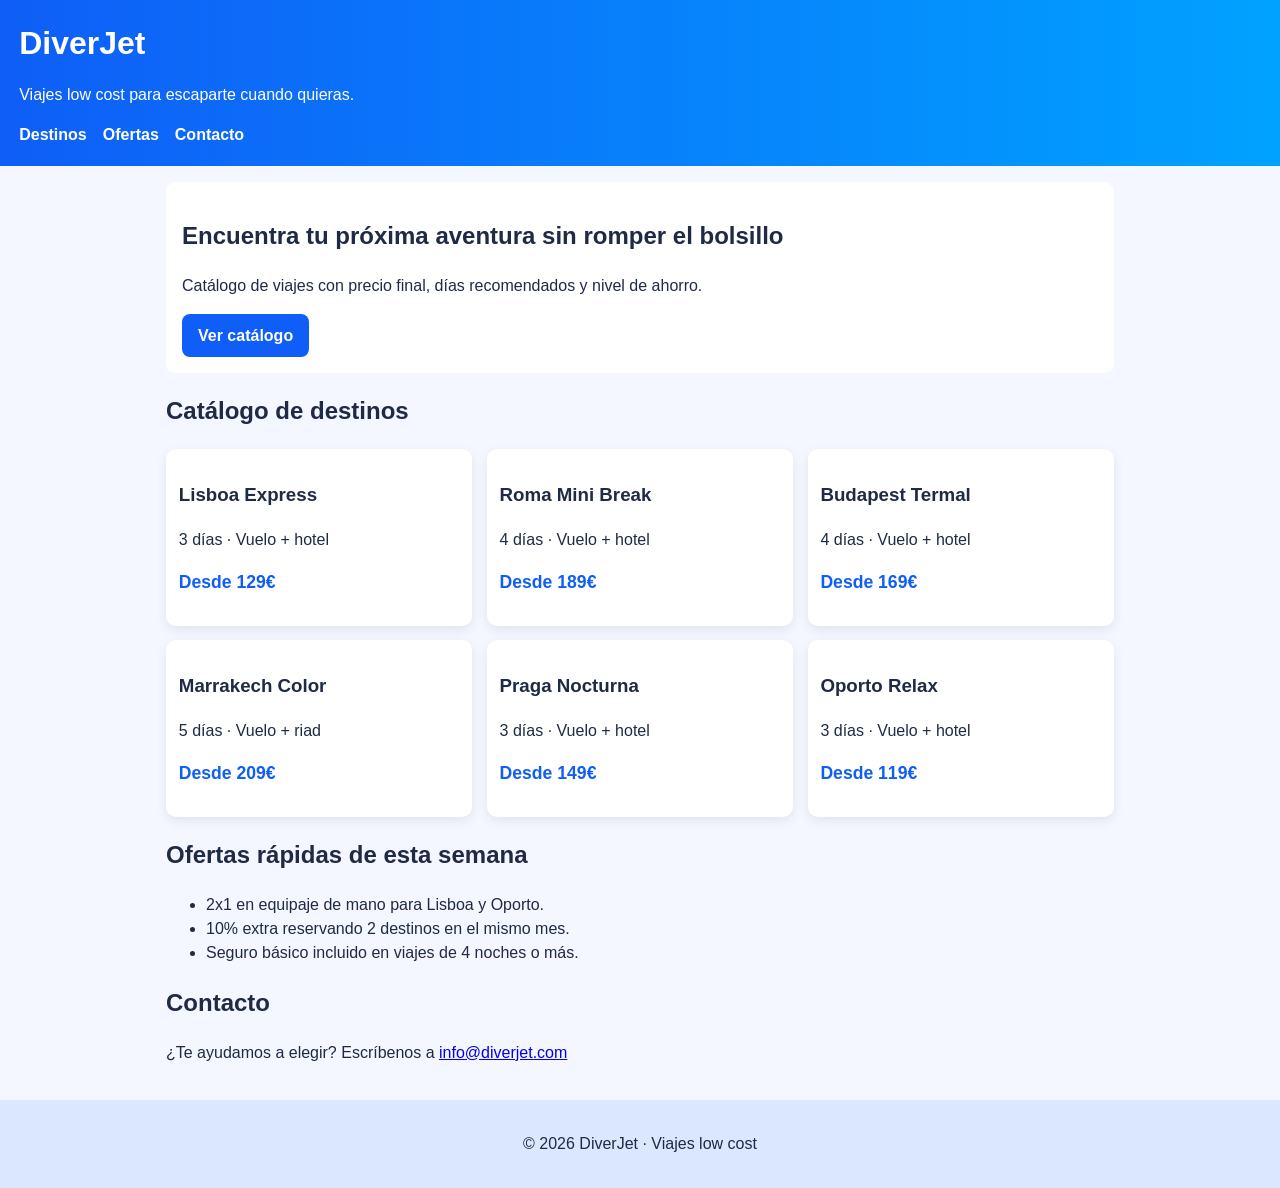
==== index.html @ ba839e6c "Ajustar estructura y nombres de clases en español" ====
<!doctype html>
<html lang="es">
  <head>
    <meta charset="UTF-8" />
    <meta name="viewport" content="width=device-width, initial-scale=1.0" />
    <title>DiverJet | Viajes low cost</title>
    <link rel="stylesheet" href="styles.css" />
  </head>
  <body>
    <div class="cabecera">
      <div class="marca">
        <h1>DiverJet</h1>
        <p>Viajes low cost para escaparte cuando quieras.</p>
      </div>
      <nav>
        <a href="#destinos">Destinos</a>
        <a href="#ofertas">Ofertas</a>
        <a href="#contacto">Contacto</a>
      </nav>
    </div>

    <main>
      <section class="presentacion">
        <h2>Encuentra tu próxima aventura sin romper el bolsillo</h2>
        <p>
          Catálogo de viajes con precio final, días recomendados y nivel de ahorro.
        </p>
        <a class="boton" href="#destinos">Ver catálogo</a>
      </section>

      <section id="destinos">
        <h2>Catálogo de destinos</h2>
        <div class="destinos">
          <article class="tarjeta">
            <h3>Lisboa Express</h3>
            <p>3 días · Vuelo + hotel</p>
            <p class="precio">Desde 129€</p>
          </article>

          <article class="tarjeta">
            <h3>Roma Mini Break</h3>
            <p>4 días · Vuelo + hotel</p>
            <p class="precio">Desde 189€</p>
          </article>

          <article class="tarjeta">
            <h3>Budapest Termal</h3>
            <p>4 días · Vuelo + hotel</p>
            <p class="precio">Desde 169€</p>
          </article>

          <article class="tarjeta">
            <h3>Marrakech Color</h3>
            <p>5 días · Vuelo + riad</p>
            <p class="precio">Desde 209€</p>
          </article>

          <article class="tarjeta">
            <h3>Praga Nocturna</h3>
            <p>3 días · Vuelo + hotel</p>
            <p class="precio">Desde 149€</p>
          </article>

          <article class="tarjeta">
            <h3>Oporto Relax</h3>
            <p>3 días · Vuelo + hotel</p>
            <p class="precio">Desde 119€</p>
          </article>
        </div>
      </section>

      <section id="ofertas">
        <h2>Ofertas rápidas de esta semana</h2>
        <ul>
          <li>2x1 en equipaje de mano para Lisboa y Oporto.</li>
          <li>10% extra reservando 2 destinos en el mismo mes.</li>
          <li>Seguro básico incluido en viajes de 4 noches o más.</li>
        </ul>
      </section>

      <section id="contacto">
        <h2>Contacto</h2>
        <p>¿Te ayudamos a elegir? Escríbenos a <a href="mailto:info@diverjet.com">info@diverjet.com</a></p>
      </section>
    </main>

    <div class="pie">
      <p>© 2026 DiverJet · Viajes low cost</p>
    </div>
  </body>
</html>
---- styles.css ----
:root {
  --fondo: #f4f7ff;
  --texto: #1f2a44;
  --marca: #0f5ef7;
  --blanco: #ffffff;
}

* {
  box-sizing: border-box;
}

body {
  margin: 0;
  font-family: Arial, Helvetica, sans-serif;
  color: var(--texto);
  background: var(--fondo);
  line-height: 1.5;
}

.cabecera {
  background: linear-gradient(90deg, #0f5ef7, #00a2ff);
  color: white;
  padding: 1.2rem;
}

.marca h1 {
  margin: 0;
}

nav {
  margin-top: 0.8rem;
  display: flex;
  gap: 1rem;
  flex-wrap: wrap;
}

nav a {
  color: white;
  text-decoration: none;
  font-weight: 700;
}

main {
  max-width: 980px;
  margin: 0 auto;
  padding: 1rem;
}

.presentacion {
  background: white;
  border-radius: 10px;
  padding: 1rem;
  margin-bottom: 1rem;
}

.boton {
  display: inline-block;
  background: var(--marca);
  color: white;
  padding: 0.6rem 1rem;
  border-radius: 8px;
  text-decoration: none;
  font-weight: 700;
}

.destinos {
  display: grid;
  grid-template-columns: repeat(3, 1fr);
  gap: 0.9rem;
}

.tarjeta {
  background: var(--blanco);
  border-radius: 10px;
  padding: 0.8rem;
  box-shadow: 0 4px 12px rgba(0, 0, 0, 0.08);
}

.precio {
  font-size: 1.1rem;
  font-weight: 800;
  color: var(--marca);
}

section {
  margin-bottom: 1.2rem;
}

.pie {
  text-align: center;
  padding: 1rem;
  background: #dbe7ff;
}

/* Ajuste responsive básico (parte hecha por IA). */
@media (max-width: 900px) {
  .destinos {
    grid-template-columns: repeat(2, 1fr);
  }
}

@media (max-width: 560px) {
  .destinos {
    grid-template-columns: 1fr;
  }
}
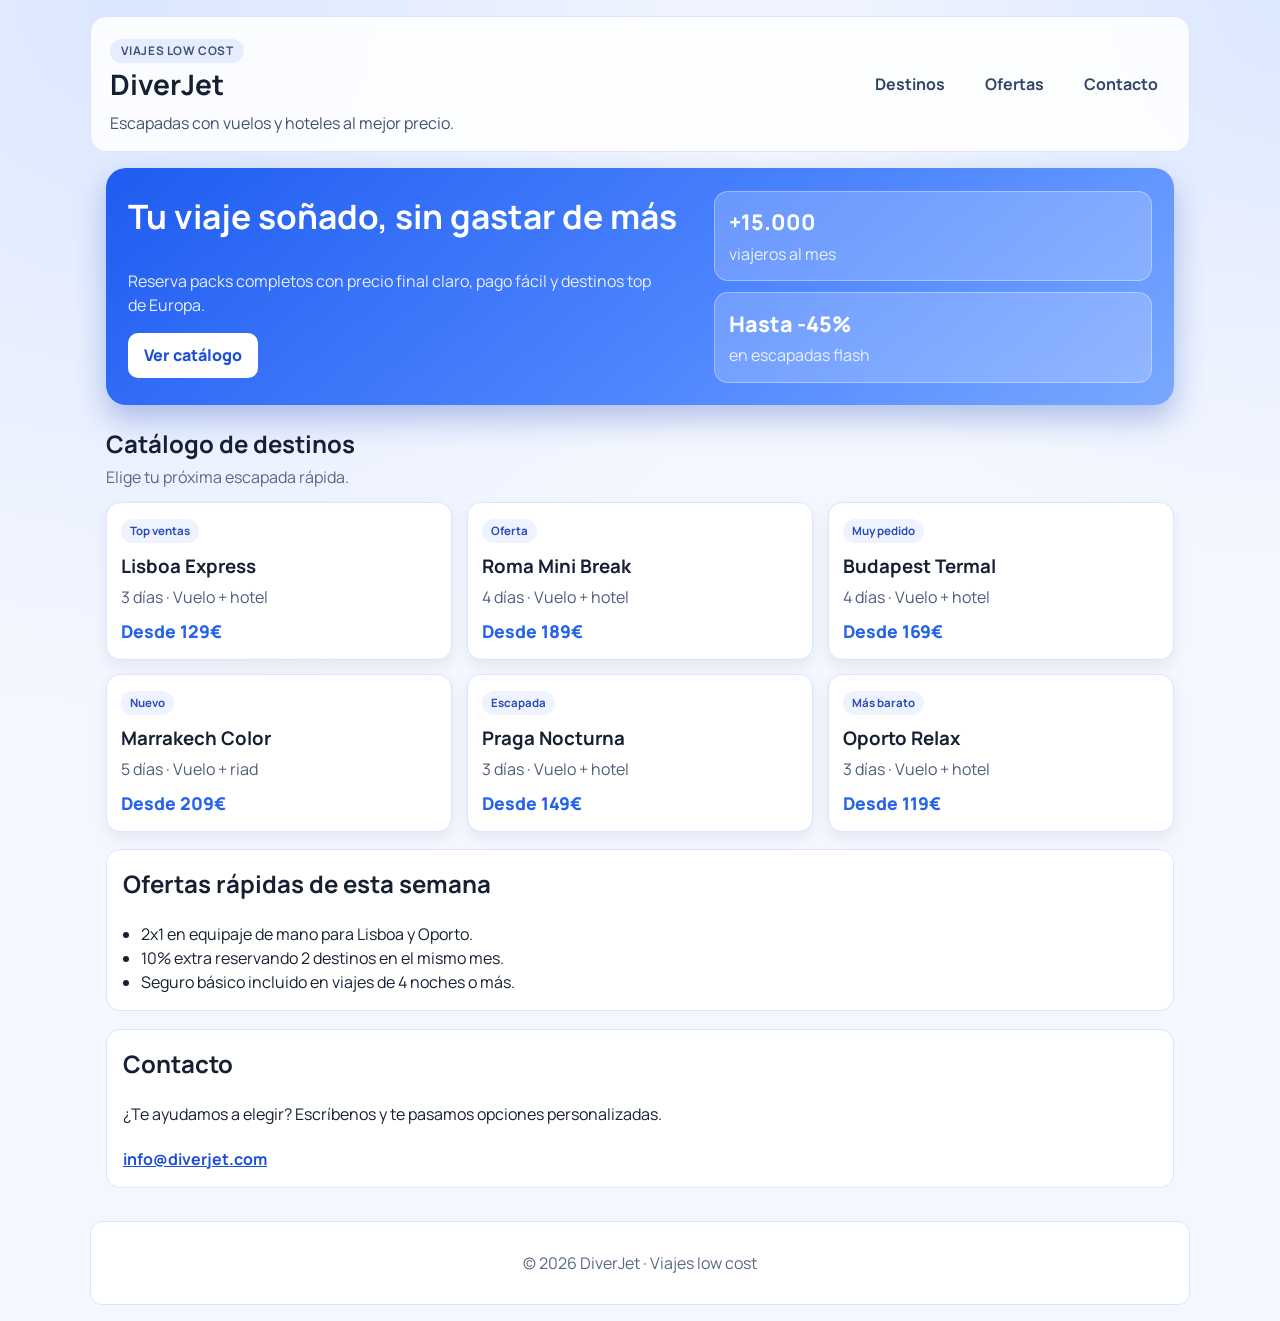
==== commit 26744378: "Mejorar estética y documentar inspiración en Stitch" ====
--- a/index.html
+++ b/index.html
@@ -4,13 +4,20 @@
     <meta charset="UTF-8" />
     <meta name="viewport" content="width=device-width, initial-scale=1.0" />
     <title>DiverJet | Viajes low cost</title>
+    <link rel="preconnect" href="https://fonts.googleapis.com" />
+    <link rel="preconnect" href="https://fonts.gstatic.com" crossorigin />
+    <link
+      href="https://fonts.googleapis.com/css2?family=Manrope:wght@400;600;700;800&display=swap"
+      rel="stylesheet"
+    />
     <link rel="stylesheet" href="styles.css" />
   </head>
   <body>
     <div class="cabecera">
       <div class="marca">
+        <p class="etiqueta">VIAJES LOW COST</p>
         <h1>DiverJet</h1>
-        <p>Viajes low cost para escaparte cuando quieras.</p>
+        <p>Escapadas con vuelos y hoteles al mejor precio.</p>
       </div>
       <nav>
         <a href="#destinos">Destinos</a>
@@ -21,47 +28,69 @@
 
     <main>
       <section class="presentacion">
-        <h2>Encuentra tu próxima aventura sin romper el bolsillo</h2>
-        <p>
-          Catálogo de viajes con precio final, días recomendados y nivel de ahorro.
-        </p>
-        <a class="boton" href="#destinos">Ver catálogo</a>
+        <div class="texto-presentacion">
+          <h2>Tu viaje soñado, sin gastar de más</h2>
+          <p>
+            Reserva packs completos con precio final claro, pago fácil y destinos top de Europa.
+          </p>
+          <a class="boton" href="#destinos">Ver catálogo</a>
+        </div>
+        <div class="datos">
+          <article>
+            <p class="numero">+15.000</p>
+            <p>viajeros al mes</p>
+          </article>
+          <article>
+            <p class="numero">Hasta -45%</p>
+            <p>en escapadas flash</p>
+          </article>
+        </div>
       </section>
 
       <section id="destinos">
-        <h2>Catálogo de destinos</h2>
+        <div class="titulo-seccion">
+          <h2>Catálogo de destinos</h2>
+          <p>Elige tu próxima escapada rápida.</p>
+        </div>
+
         <div class="destinos">
           <article class="tarjeta">
+            <span class="chip">Top ventas</span>
             <h3>Lisboa Express</h3>
             <p>3 días · Vuelo + hotel</p>
             <p class="precio">Desde 129€</p>
           </article>
 
           <article class="tarjeta">
+            <span class="chip">Oferta</span>
             <h3>Roma Mini Break</h3>
             <p>4 días · Vuelo + hotel</p>
             <p class="precio">Desde 189€</p>
           </article>
 
           <article class="tarjeta">
+            <span class="chip">Muy pedido</span>
             <h3>Budapest Termal</h3>
             <p>4 días · Vuelo + hotel</p>
             <p class="precio">Desde 169€</p>
           </article>
 
           <article class="tarjeta">
+            <span class="chip">Nuevo</span>
             <h3>Marrakech Color</h3>
             <p>5 días · Vuelo + riad</p>
             <p class="precio">Desde 209€</p>
           </article>
 
           <article class="tarjeta">
+            <span class="chip">Escapada</span>
             <h3>Praga Nocturna</h3>
             <p>3 días · Vuelo + hotel</p>
             <p class="precio">Desde 149€</p>
           </article>
 
           <article class="tarjeta">
+            <span class="chip">Más barato</span>
             <h3>Oporto Relax</h3>
             <p>3 días · Vuelo + hotel</p>
             <p class="precio">Desde 119€</p>
@@ -69,7 +98,7 @@
         </div>
       </section>
 
-      <section id="ofertas">
+      <section id="ofertas" class="bloque-ofertas">
         <h2>Ofertas rápidas de esta semana</h2>
         <ul>
           <li>2x1 en equipaje de mano para Lisboa y Oporto.</li>
@@ -78,9 +107,10 @@
         </ul>
       </section>
 
-      <section id="contacto">
+      <section id="contacto" class="bloque-contacto">
         <h2>Contacto</h2>
-        <p>¿Te ayudamos a elegir? Escríbenos a <a href="mailto:info@diverjet.com">info@diverjet.com</a></p>
+        <p>¿Te ayudamos a elegir? Escríbenos y te pasamos opciones personalizadas.</p>
+        <a class="correo" href="mailto:info@diverjet.com">info@diverjet.com</a>
       </section>
     </main>
 
--- a/styles.css
+++ b/styles.css
@@ -1,8 +1,11 @@
 :root {
   --fondo: #f4f7ff;
-  --texto: #1f2a44;
-  --marca: #0f5ef7;
+  --texto: #172033;
+  --marca: #2563eb;
+  --marca-oscuro: #1d4ed8;
   --blanco: #ffffff;
+  --borde: #dce5ff;
+  --suave: #eef3ff;
 }
 
 * {
@@ -11,56 +14,140 @@
 
 body {
   margin: 0;
-  font-family: Arial, Helvetica, sans-serif;
+  font-family: "Manrope", Arial, Helvetica, sans-serif;
   color: var(--texto);
-  background: var(--fondo);
+  background:
+    radial-gradient(circle at 10% 0%, #dbe7ff 0%, transparent 40%),
+    radial-gradient(circle at 100% 0%, #dce8ff 0%, transparent 30%),
+    var(--fondo);
   line-height: 1.5;
 }
 
 .cabecera {
-  background: linear-gradient(90deg, #0f5ef7, #00a2ff);
-  color: white;
-  padding: 1.2rem;
+  max-width: 1100px;
+  margin: 1rem auto;
+  padding: 1rem 1.2rem;
+  border: 1px solid var(--borde);
+  border-radius: 16px;
+  background: rgba(255, 255, 255, 0.85);
+  backdrop-filter: blur(4px);
+  display: flex;
+  justify-content: space-between;
+  align-items: center;
+  gap: 1rem;
+}
+
+.etiqueta {
+  display: inline-block;
+  margin: 0 0 0.35rem;
+  padding: 0.22rem 0.65rem;
+  border-radius: 999px;
+  background: #e5edff;
+  color: #2951bf;
+  font-size: 0.74rem;
+  font-weight: 700;
+  letter-spacing: 0.05em;
 }
 
 .marca h1 {
   margin: 0;
+  font-size: clamp(1.4rem, 2.2vw, 2rem);
+}
+
+.marca p {
+  margin: 0.35rem 0 0;
+  color: #425170;
 }
 
 nav {
-  margin-top: 0.8rem;
   display: flex;
   gap: 1rem;
   flex-wrap: wrap;
 }
 
 nav a {
+  color: #334466;
+  text-decoration: none;
+  font-weight: 700;
+  padding: 0.45rem 0.75rem;
+  border-radius: 10px;
+}
+
+nav a:hover {
+  background: #e6edff;
+}
+
+main {
+  max-width: 1100px;
+  margin: 0 auto;
+  padding: 0 1rem 1rem;
+}
+
+.presentacion {
+  display: grid;
+  grid-template-columns: 1.3fr 1fr;
+  gap: 1rem;
+  background: linear-gradient(140deg, #1f5cf0 0%, #4f87ff 60%, #7aa8ff 100%);
   color: white;
+  border-radius: 20px;
+  padding: 1.4rem;
+  box-shadow: 0 14px 30px rgba(24, 66, 180, 0.3);
+}
+
+.texto-presentacion h2 {
+  margin-top: 0;
+  font-size: clamp(1.4rem, 3vw, 2.1rem);
+}
+
+.texto-presentacion p {
+  max-width: 54ch;
+  color: #e8eeff;
+}
+
+.boton {
+  display: inline-block;
+  background: var(--blanco);
+  color: var(--marca-oscuro);
+  padding: 0.65rem 1rem;
+  border-radius: 10px;
   text-decoration: none;
-  font-weight: 700;
-}
-
-main {
-  max-width: 980px;
-  margin: 0 auto;
-  padding: 1rem;
-}
-
-.presentacion {
-  background: white;
-  border-radius: 10px;
-  padding: 1rem;
-  margin-bottom: 1rem;
-}
-
-.boton {
-  display: inline-block;
-  background: var(--marca);
-  color: white;
-  padding: 0.6rem 1rem;
-  border-radius: 8px;
-  text-decoration: none;
-  font-weight: 700;
+  font-weight: 800;
+}
+
+.datos {
+  display: grid;
+  gap: 0.7rem;
+}
+
+.datos article {
+  background: rgba(255, 255, 255, 0.2);
+  border: 1px solid rgba(255, 255, 255, 0.35);
+  border-radius: 14px;
+  padding: 0.9rem;
+}
+
+.numero {
+  margin: 0;
+  font-size: 1.35rem;
+  font-weight: 800;
+}
+
+.datos article p:last-child {
+  margin: 0.2rem 0 0;
+  color: #eaf0ff;
+}
+
+.titulo-seccion {
+  margin: 1.3rem 0 0.8rem;
+}
+
+.titulo-seccion h2 {
+  margin-bottom: 0.2rem;
+}
+
+.titulo-seccion p {
+  margin: 0;
+  color: #5a6888;
 }
 
 .destinos {
@@ -71,35 +158,92 @@
 
 .tarjeta {
   background: var(--blanco);
-  border-radius: 10px;
-  padding: 0.8rem;
-  box-shadow: 0 4px 12px rgba(0, 0, 0, 0.08);
+  border: 1px solid var(--borde);
+  border-radius: 14px;
+  padding: 0.9rem;
+  box-shadow: 0 6px 14px rgba(22, 44, 92, 0.07);
+}
+
+.chip {
+  display: inline-block;
+  font-size: 0.72rem;
+  font-weight: 700;
+  padding: 0.2rem 0.55rem;
+  border-radius: 999px;
+  background: var(--suave);
+  color: #2a4cb6;
+}
+
+.tarjeta h3 {
+  margin: 0.6rem 0 0.3rem;
+}
+
+.tarjeta p {
+  margin: 0;
+  color: #4e5d7d;
 }
 
 .precio {
+  margin-top: 0.55rem !important;
   font-size: 1.1rem;
   font-weight: 800;
-  color: var(--marca);
-}
-
-section {
-  margin-bottom: 1.2rem;
+  color: var(--marca) !important;
+}
+
+.bloque-ofertas,
+.bloque-contacto {
+  margin-top: 1.1rem;
+  background: var(--blanco);
+  border: 1px solid var(--borde);
+  border-radius: 14px;
+  padding: 1rem;
+}
+
+.bloque-ofertas h2,
+.bloque-contacto h2 {
+  margin-top: 0;
+}
+
+.bloque-ofertas ul {
+  margin: 0;
+  padding-left: 1.1rem;
+}
+
+.correo {
+  display: inline-block;
+  margin-top: 0.3rem;
+  color: var(--marca-oscuro);
+  font-weight: 700;
 }
 
 .pie {
   text-align: center;
-  padding: 1rem;
-  background: #dbe7ff;
+  margin: 1.1rem auto 1rem;
+  max-width: 1100px;
+  padding: 0.8rem 1rem;
+  border-radius: 12px;
+  border: 1px solid var(--borde);
+  background: var(--blanco);
+  color: #5a6888;
 }
 
 /* Ajuste responsive básico (parte hecha por IA). */
-@media (max-width: 900px) {
+@media (max-width: 920px) {
+  .presentacion {
+    grid-template-columns: 1fr;
+  }
+
   .destinos {
     grid-template-columns: repeat(2, 1fr);
   }
 }
 
-@media (max-width: 560px) {
+@media (max-width: 580px) {
+  .cabecera {
+    flex-direction: column;
+    align-items: flex-start;
+  }
+
   .destinos {
     grid-template-columns: 1fr;
   }
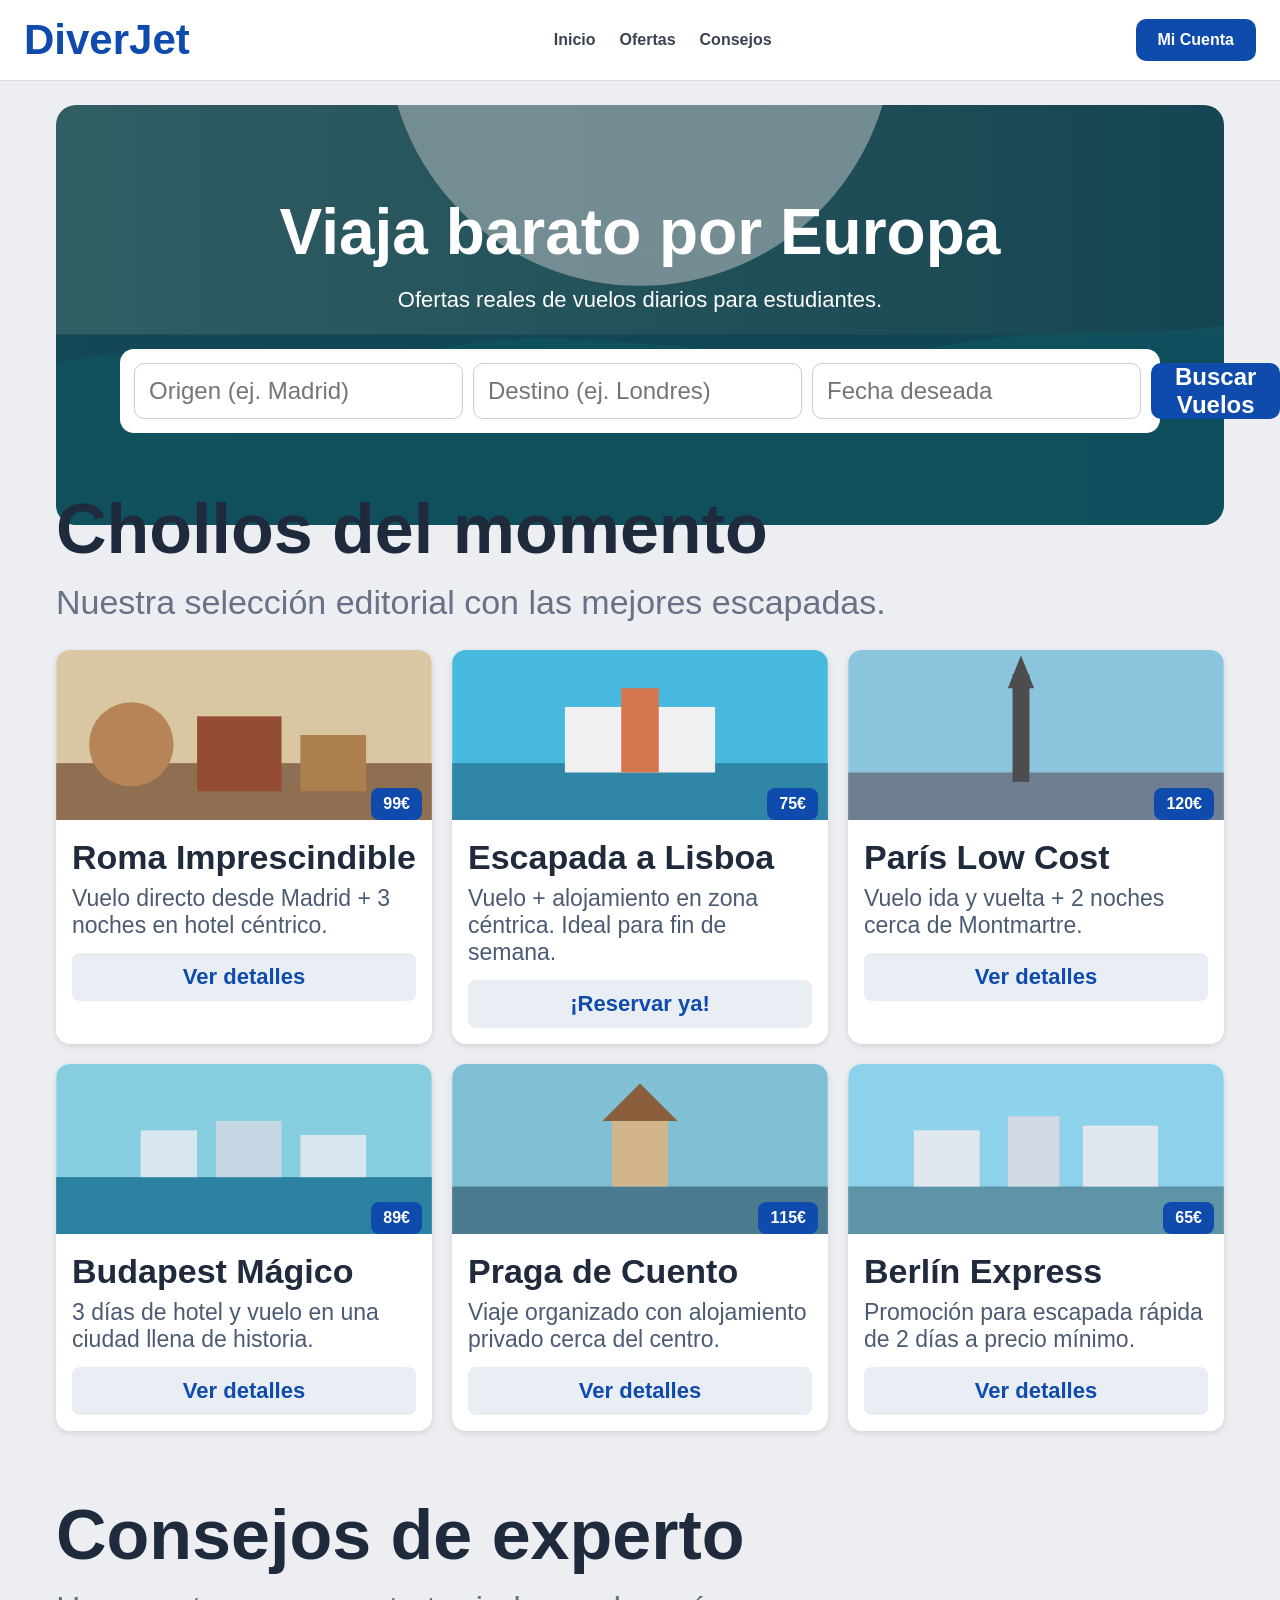
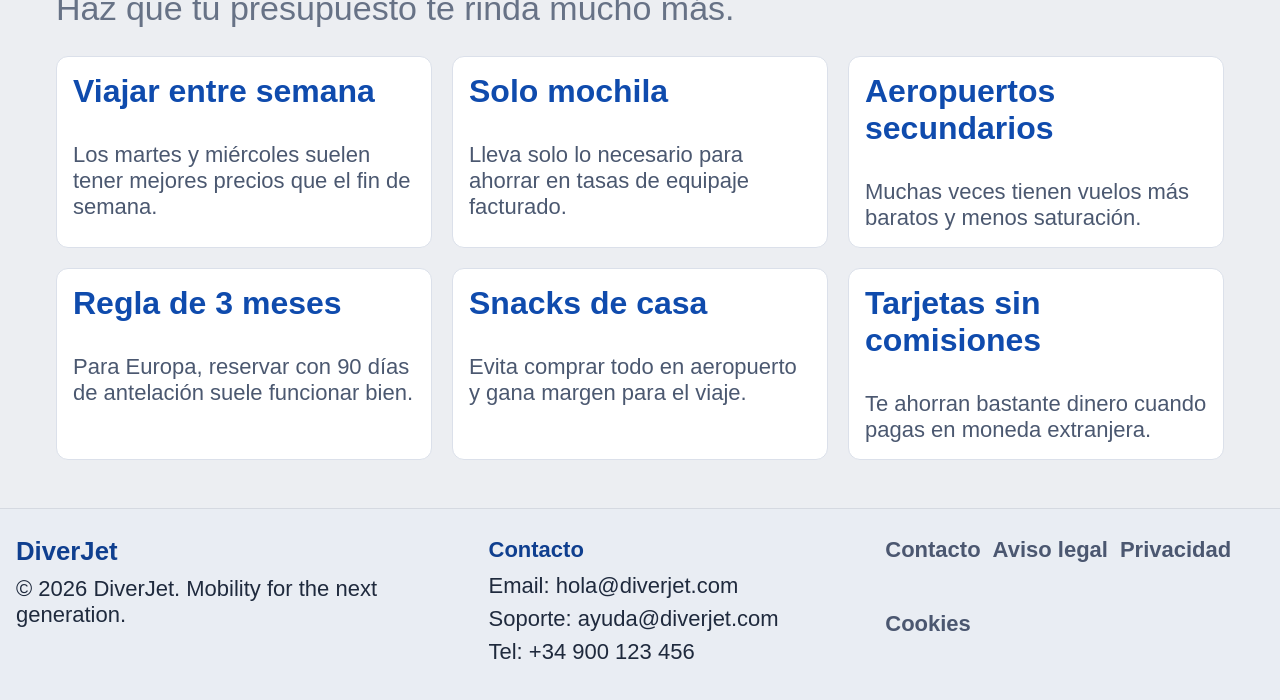
==== commit e139f25e: "Simplificar diseño y usar solo CSS con imágenes locales" ====
--- a/index.html
+++ b/index.html
@@ -4,118 +4,139 @@
     <meta charset="UTF-8" />
     <meta name="viewport" content="width=device-width, initial-scale=1.0" />
     <title>DiverJet | Viajes low cost</title>
-    <link rel="preconnect" href="https://fonts.googleapis.com" />
-    <link rel="preconnect" href="https://fonts.gstatic.com" crossorigin />
-    <link
-      href="https://fonts.googleapis.com/css2?family=Manrope:wght@400;600;700;800&display=swap"
-      rel="stylesheet"
-    />
     <link rel="stylesheet" href="styles.css" />
   </head>
   <body>
-    <div class="cabecera">
-      <div class="marca">
-        <p class="etiqueta">VIAJES LOW COST</p>
-        <h1>DiverJet</h1>
-        <p>Escapadas con vuelos y hoteles al mejor precio.</p>
-      </div>
+    <div class="menu">
+      <div class="logo">DiverJet</div>
       <nav>
-        <a href="#destinos">Destinos</a>
+        <a href="#inicio">Inicio</a>
         <a href="#ofertas">Ofertas</a>
-        <a href="#contacto">Contacto</a>
+        <a href="#consejos">Consejos</a>
       </nav>
+      <a class="cuenta" href="#contacto">Mi Cuenta</a>
     </div>
 
-    <main>
-      <section class="presentacion">
-        <div class="texto-presentacion">
-          <h2>Tu viaje soñado, sin gastar de más</h2>
-          <p>
-            Reserva packs completos con precio final claro, pago fácil y destinos top de Europa.
-          </p>
-          <a class="boton" href="#destinos">Ver catálogo</a>
+    <main id="inicio">
+      <section class="portada">
+        <div class="fondo-portada"></div>
+        <div class="contenido-portada">
+          <h1>Viaja barato por Europa</h1>
+          <p>Ofertas reales de vuelos diarios para estudiantes.</p>
+          <form class="buscador">
+            <input type="text" placeholder="Origen (ej. Madrid)" />
+            <input type="text" placeholder="Destino (ej. Londres)" />
+            <input type="text" placeholder="Fecha deseada" />
+            <button type="button">Buscar Vuelos</button>
+          </form>
         </div>
-        <div class="datos">
-          <article>
-            <p class="numero">+15.000</p>
-            <p>viajeros al mes</p>
+      </section>
+
+      <section id="ofertas" class="seccion">
+        <h2>Chollos del momento</h2>
+        <p class="subtitulo">Nuestra selección editorial con las mejores escapadas.</p>
+
+        <div class="rejilla">
+          <article class="tarjeta">
+            <img src="fotos/roma.svg" alt="Vista ilustrada de Roma" />
+            <span class="precio">99€</span>
+            <h3>Roma Imprescindible</h3>
+            <p>Vuelo directo desde Madrid + 3 noches en hotel céntrico.</p>
+            <a href="#">Ver detalles</a>
           </article>
-          <article>
-            <p class="numero">Hasta -45%</p>
-            <p>en escapadas flash</p>
+
+          <article class="tarjeta">
+            <img src="fotos/lisboa.svg" alt="Vista ilustrada de Lisboa" />
+            <span class="precio">75€</span>
+            <h3>Escapada a Lisboa</h3>
+            <p>Vuelo + alojamiento en zona céntrica. Ideal para fin de semana.</p>
+            <a href="#">¡Reservar ya!</a>
+          </article>
+
+          <article class="tarjeta">
+            <img src="fotos/paris.svg" alt="Vista ilustrada de París" />
+            <span class="precio">120€</span>
+            <h3>París Low Cost</h3>
+            <p>Vuelo ida y vuelta + 2 noches cerca de Montmartre.</p>
+            <a href="#">Ver detalles</a>
+          </article>
+
+          <article class="tarjeta">
+            <img src="fotos/budapest.svg" alt="Vista ilustrada de Budapest" />
+            <span class="precio">89€</span>
+            <h3>Budapest Mágico</h3>
+            <p>3 días de hotel y vuelo en una ciudad llena de historia.</p>
+            <a href="#">Ver detalles</a>
+          </article>
+
+          <article class="tarjeta">
+            <img src="fotos/praga.svg" alt="Vista ilustrada de Praga" />
+            <span class="precio">115€</span>
+            <h3>Praga de Cuento</h3>
+            <p>Viaje organizado con alojamiento privado cerca del centro.</p>
+            <a href="#">Ver detalles</a>
+          </article>
+
+          <article class="tarjeta">
+            <img src="fotos/berlin.svg" alt="Vista ilustrada de Berlín" />
+            <span class="precio">65€</span>
+            <h3>Berlín Express</h3>
+            <p>Promoción para escapada rápida de 2 días a precio mínimo.</p>
+            <a href="#">Ver detalles</a>
           </article>
         </div>
       </section>
 
-      <section id="destinos">
-        <div class="titulo-seccion">
-          <h2>Catálogo de destinos</h2>
-          <p>Elige tu próxima escapada rápida.</p>
-        </div>
+      <section id="consejos" class="seccion">
+        <h2>Consejos de experto</h2>
+        <p class="subtitulo">Haz que tu presupuesto te rinda mucho más.</p>
 
-        <div class="destinos">
-          <article class="tarjeta">
-            <span class="chip">Top ventas</span>
-            <h3>Lisboa Express</h3>
-            <p>3 días · Vuelo + hotel</p>
-            <p class="precio">Desde 129€</p>
+        <div class="rejilla consejos">
+          <article class="tip">
+            <h3>Viajar entre semana</h3>
+            <p>Los martes y miércoles suelen tener mejores precios que el fin de semana.</p>
           </article>
-
-          <article class="tarjeta">
-            <span class="chip">Oferta</span>
-            <h3>Roma Mini Break</h3>
-            <p>4 días · Vuelo + hotel</p>
-            <p class="precio">Desde 189€</p>
+          <article class="tip">
+            <h3>Solo mochila</h3>
+            <p>Lleva solo lo necesario para ahorrar en tasas de equipaje facturado.</p>
           </article>
-
-          <article class="tarjeta">
-            <span class="chip">Muy pedido</span>
-            <h3>Budapest Termal</h3>
-            <p>4 días · Vuelo + hotel</p>
-            <p class="precio">Desde 169€</p>
+          <article class="tip">
+            <h3>Aeropuertos secundarios</h3>
+            <p>Muchas veces tienen vuelos más baratos y menos saturación.</p>
           </article>
-
-          <article class="tarjeta">
-            <span class="chip">Nuevo</span>
-            <h3>Marrakech Color</h3>
-            <p>5 días · Vuelo + riad</p>
-            <p class="precio">Desde 209€</p>
+          <article class="tip">
+            <h3>Regla de 3 meses</h3>
+            <p>Para Europa, reservar con 90 días de antelación suele funcionar bien.</p>
           </article>
-
-          <article class="tarjeta">
-            <span class="chip">Escapada</span>
-            <h3>Praga Nocturna</h3>
-            <p>3 días · Vuelo + hotel</p>
-            <p class="precio">Desde 149€</p>
+          <article class="tip">
+            <h3>Snacks de casa</h3>
+            <p>Evita comprar todo en aeropuerto y gana margen para el viaje.</p>
           </article>
-
-          <article class="tarjeta">
-            <span class="chip">Más barato</span>
-            <h3>Oporto Relax</h3>
-            <p>3 días · Vuelo + hotel</p>
-            <p class="precio">Desde 119€</p>
+          <article class="tip">
+            <h3>Tarjetas sin comisiones</h3>
+            <p>Te ahorran bastante dinero cuando pagas en moneda extranjera.</p>
           </article>
         </div>
       </section>
-
-      <section id="ofertas" class="bloque-ofertas">
-        <h2>Ofertas rápidas de esta semana</h2>
-        <ul>
-          <li>2x1 en equipaje de mano para Lisboa y Oporto.</li>
-          <li>10% extra reservando 2 destinos en el mismo mes.</li>
-          <li>Seguro básico incluido en viajes de 4 noches o más.</li>
-        </ul>
-      </section>
-
-      <section id="contacto" class="bloque-contacto">
-        <h2>Contacto</h2>
-        <p>¿Te ayudamos a elegir? Escríbenos y te pasamos opciones personalizadas.</p>
-        <a class="correo" href="mailto:info@diverjet.com">info@diverjet.com</a>
-      </section>
     </main>
 
-    <div class="pie">
-      <p>© 2026 DiverJet · Viajes low cost</p>
+    <div id="contacto" class="pie">
+      <div>
+        <h3>DiverJet</h3>
+        <p>© 2026 DiverJet. Mobility for the next generation.</p>
+      </div>
+      <div>
+        <h4>Contacto</h4>
+        <p>Email: hola@diverjet.com</p>
+        <p>Soporte: ayuda@diverjet.com</p>
+        <p>Tel: +34 900 123 456</p>
+      </div>
+      <div class="links-pie">
+        <a href="#">Contacto</a>
+        <a href="#">Aviso legal</a>
+        <a href="#">Privacidad</a>
+        <a href="#">Cookies</a>
+      </div>
     </div>
   </body>
 </html>
--- a/styles.css
+++ b/styles.css
@@ -1,250 +1,300 @@
-:root {
-  --fondo: #f4f7ff;
-  --texto: #172033;
-  --marca: #2563eb;
-  --marca-oscuro: #1d4ed8;
-  --blanco: #ffffff;
-  --borde: #dce5ff;
-  --suave: #eef3ff;
-}
-
 * {
   box-sizing: border-box;
 }
 
 body {
   margin: 0;
-  font-family: "Manrope", Arial, Helvetica, sans-serif;
-  color: var(--texto);
-  background:
-    radial-gradient(circle at 10% 0%, #dbe7ff 0%, transparent 40%),
-    radial-gradient(circle at 100% 0%, #dce8ff 0%, transparent 30%),
-    var(--fondo);
-  line-height: 1.5;
-}
-
-.cabecera {
-  max-width: 1100px;
-  margin: 1rem auto;
-  padding: 1rem 1.2rem;
-  border: 1px solid var(--borde);
-  border-radius: 16px;
-  background: rgba(255, 255, 255, 0.85);
-  backdrop-filter: blur(4px);
+  font-family: Arial, sans-serif;
+  background: #eceef2;
+  color: #1f2a3d;
+}
+
+.menu {
+  background: #ffffff;
+  border-bottom: 1px solid #d7dbe4;
+  padding: 16px 24px;
   display: flex;
+  align-items: center;
   justify-content: space-between;
-  align-items: center;
-  gap: 1rem;
-}
-
-.etiqueta {
-  display: inline-block;
-  margin: 0 0 0.35rem;
-  padding: 0.22rem 0.65rem;
-  border-radius: 999px;
-  background: #e5edff;
-  color: #2951bf;
-  font-size: 0.74rem;
-  font-weight: 700;
-  letter-spacing: 0.05em;
-}
-
-.marca h1 {
-  margin: 0;
-  font-size: clamp(1.4rem, 2.2vw, 2rem);
-}
-
-.marca p {
-  margin: 0.35rem 0 0;
-  color: #425170;
+  gap: 16px;
+}
+
+.logo {
+  color: #0f4bad;
+  font-size: 42px;
+  font-weight: bold;
 }
 
 nav {
   display: flex;
-  gap: 1rem;
-  flex-wrap: wrap;
+  gap: 24px;
 }
 
 nav a {
-  color: #334466;
+  color: #3b4352;
   text-decoration: none;
-  font-weight: 700;
-  padding: 0.45rem 0.75rem;
+  font-weight: 600;
+}
+
+.cuenta {
+  background: #0f4bad;
+  color: #ffffff;
+  text-decoration: none;
+  padding: 12px 22px;
   border-radius: 10px;
-}
-
-nav a:hover {
-  background: #e6edff;
-}
-
-main {
-  max-width: 1100px;
+  font-weight: 700;
+}
+
+.portada {
+  max-width: 1200px;
+  margin: 24px auto;
+  padding: 0 16px;
+}
+
+.fondo-portada {
+  background-image: linear-gradient(rgba(13, 57, 68, 0.45), rgba(13, 57, 68, 0.45)), url("fotos/portada.svg");
+  background-size: cover;
+  background-position: center;
+  border-radius: 20px;
+  height: 420px;
+}
+
+.contenido-portada {
+  margin-top: -330px;
+  text-align: center;
+  color: white;
+  padding: 0 20px;
+}
+
+.contenido-portada h1 {
+  margin: 0;
+  font-size: 64px;
+}
+
+.contenido-portada p {
+  margin-top: 18px;
+  font-size: 22px;
+}
+
+.buscador {
+  margin: 36px auto 0;
+  max-width: 1040px;
+  background: #ffffff;
+  border-radius: 14px;
+  padding: 14px;
+  display: grid;
+  grid-template-columns: 1fr 1fr 1fr auto;
+  gap: 10px;
+}
+
+.buscador input,
+.buscador button {
+  height: 56px;
+  border-radius: 10px;
+  border: 1px solid #c8cdd8;
+  font-size: 24px;
+}
+
+.buscador input {
+  padding: 10px 14px;
+}
+
+.buscador button {
+  background: #0f4bad;
+  color: white;
+  border: none;
+  padding: 0 24px;
+  font-weight: 700;
+  cursor: pointer;
+}
+
+.seccion {
+  max-width: 1200px;
   margin: 0 auto;
-  padding: 0 1rem 1rem;
-}
-
-.presentacion {
-  display: grid;
-  grid-template-columns: 1.3fr 1fr;
-  gap: 1rem;
-  background: linear-gradient(140deg, #1f5cf0 0%, #4f87ff 60%, #7aa8ff 100%);
-  color: white;
-  border-radius: 20px;
-  padding: 1.4rem;
-  box-shadow: 0 14px 30px rgba(24, 66, 180, 0.3);
-}
-
-.texto-presentacion h2 {
-  margin-top: 0;
-  font-size: clamp(1.4rem, 3vw, 2.1rem);
-}
-
-.texto-presentacion p {
-  max-width: 54ch;
-  color: #e8eeff;
-}
-
-.boton {
-  display: inline-block;
-  background: var(--blanco);
-  color: var(--marca-oscuro);
-  padding: 0.65rem 1rem;
-  border-radius: 10px;
-  text-decoration: none;
-  font-weight: 800;
-}
-
-.datos {
-  display: grid;
-  gap: 0.7rem;
-}
-
-.datos article {
-  background: rgba(255, 255, 255, 0.2);
-  border: 1px solid rgba(255, 255, 255, 0.35);
-  border-radius: 14px;
-  padding: 0.9rem;
-}
-
-.numero {
+  padding: 32px 16px;
+}
+
+.seccion h2 {
   margin: 0;
-  font-size: 1.35rem;
-  font-weight: 800;
-}
-
-.datos article p:last-child {
-  margin: 0.2rem 0 0;
-  color: #eaf0ff;
-}
-
-.titulo-seccion {
-  margin: 1.3rem 0 0.8rem;
-}
-
-.titulo-seccion h2 {
-  margin-bottom: 0.2rem;
-}
-
-.titulo-seccion p {
-  margin: 0;
-  color: #5a6888;
-}
-
-.destinos {
+  font-size: 70px;
+}
+
+.subtitulo {
+  color: #677286;
+  font-size: 34px;
+  margin: 14px 0 28px;
+}
+
+.rejilla {
   display: grid;
   grid-template-columns: repeat(3, 1fr);
-  gap: 0.9rem;
+  gap: 20px;
 }
 
 .tarjeta {
-  background: var(--blanco);
-  border: 1px solid var(--borde);
+  background: #ffffff;
   border-radius: 14px;
-  padding: 0.9rem;
-  box-shadow: 0 6px 14px rgba(22, 44, 92, 0.07);
-}
-
-.chip {
-  display: inline-block;
-  font-size: 0.72rem;
-  font-weight: 700;
-  padding: 0.2rem 0.55rem;
-  border-radius: 999px;
-  background: var(--suave);
-  color: #2a4cb6;
+  overflow: hidden;
+  box-shadow: 0 2px 6px rgba(0, 0, 0, 0.12);
+  position: relative;
+}
+
+.tarjeta img {
+  width: 100%;
+  height: 170px;
+  object-fit: cover;
+  display: block;
+}
+
+.precio {
+  position: absolute;
+  top: 138px;
+  right: 10px;
+  background: #0f4bad;
+  color: #ffffff;
+  padding: 7px 12px;
+  border-radius: 8px;
+  font-weight: 700;
 }
 
 .tarjeta h3 {
-  margin: 0.6rem 0 0.3rem;
+  margin: 18px 16px 8px;
+  font-size: 34px;
 }
 
 .tarjeta p {
+  margin: 0 16px 14px;
+  color: #4c5b73;
+  font-size: 23px;
+}
+
+.tarjeta a {
+  display: block;
+  margin: 0 16px 16px;
+  text-align: center;
+  text-decoration: none;
+  background: #e9edf4;
+  color: #0f4bad;
+  font-weight: 700;
+  padding: 11px;
+  border-radius: 8px;
+  font-size: 22px;
+}
+
+.tip {
+  background: #ffffff;
+  border-radius: 12px;
+  border: 1px solid #dbe0ea;
+  padding: 16px;
+}
+
+.tip h3 {
+  margin-top: 0;
+  font-size: 32px;
+  color: #0f4bad;
+}
+
+.tip p {
   margin: 0;
-  color: #4e5d7d;
-}
-
-.precio {
-  margin-top: 0.55rem !important;
-  font-size: 1.1rem;
-  font-weight: 800;
-  color: var(--marca) !important;
-}
-
-.bloque-ofertas,
-.bloque-contacto {
-  margin-top: 1.1rem;
-  background: var(--blanco);
-  border: 1px solid var(--borde);
-  border-radius: 14px;
-  padding: 1rem;
-}
-
-.bloque-ofertas h2,
-.bloque-contacto h2 {
-  margin-top: 0;
-}
-
-.bloque-ofertas ul {
-  margin: 0;
-  padding-left: 1.1rem;
-}
-
-.correo {
-  display: inline-block;
-  margin-top: 0.3rem;
-  color: var(--marca-oscuro);
-  font-weight: 700;
+  color: #4b5870;
+  font-size: 22px;
 }
 
 .pie {
-  text-align: center;
-  margin: 1.1rem auto 1rem;
-  max-width: 1100px;
-  padding: 0.8rem 1rem;
-  border-radius: 12px;
-  border: 1px solid var(--borde);
-  background: var(--blanco);
-  color: #5a6888;
-}
-
-/* Ajuste responsive básico (parte hecha por IA). */
-@media (max-width: 920px) {
-  .presentacion {
+  margin-top: 16px;
+  border-top: 1px solid #d5d9e1;
+  background: #e9edf3;
+  padding: 28px 16px;
+  display: grid;
+  grid-template-columns: 1.2fr 1fr 1fr;
+  gap: 18px;
+  font-size: 22px;
+}
+
+.pie h3,
+.pie h4 {
+  margin: 0 0 10px;
+  color: #0f3f8f;
+}
+
+.pie p {
+  margin: 0 0 7px;
+}
+
+.links-pie {
+  display: flex;
+  flex-wrap: wrap;
+  gap: 12px;
+  align-items: start;
+}
+
+.links-pie a {
+  color: #4b5770;
+  text-decoration: none;
+  font-weight: 700;
+}
+
+@media (max-width: 1200px) {
+  .logo {
+    font-size: 30px;
+  }
+
+  .contenido-portada h1 {
+    font-size: 46px;
+  }
+
+  .contenido-portada p {
+    font-size: 18px;
+  }
+
+  .buscador input,
+  .buscador button,
+  .tarjeta a,
+  .tarjeta p,
+  .tip p,
+  .pie {
+    font-size: 16px;
+  }
+
+  .seccion h2,
+  .tarjeta h3,
+  .tip h3 {
+    font-size: 40px;
+  }
+
+  .subtitulo {
+    font-size: 24px;
+  }
+}
+
+@media (max-width: 860px) {
+  .menu {
+    flex-direction: column;
+  }
+
+  .buscador {
     grid-template-columns: 1fr;
   }
 
-  .destinos {
-    grid-template-columns: repeat(2, 1fr);
-  }
-}
-
-@media (max-width: 580px) {
-  .cabecera {
-    flex-direction: column;
-    align-items: flex-start;
-  }
-
-  .destinos {
+  .rejilla {
+    grid-template-columns: 1fr 1fr;
+  }
+
+  .pie {
     grid-template-columns: 1fr;
   }
 }
+
+@media (max-width: 560px) {
+  .rejilla {
+    grid-template-columns: 1fr;
+  }
+
+  .contenido-portada {
+    margin-top: -350px;
+  }
+
+  .contenido-portada h1 {
+    font-size: 34px;
+  }
+}
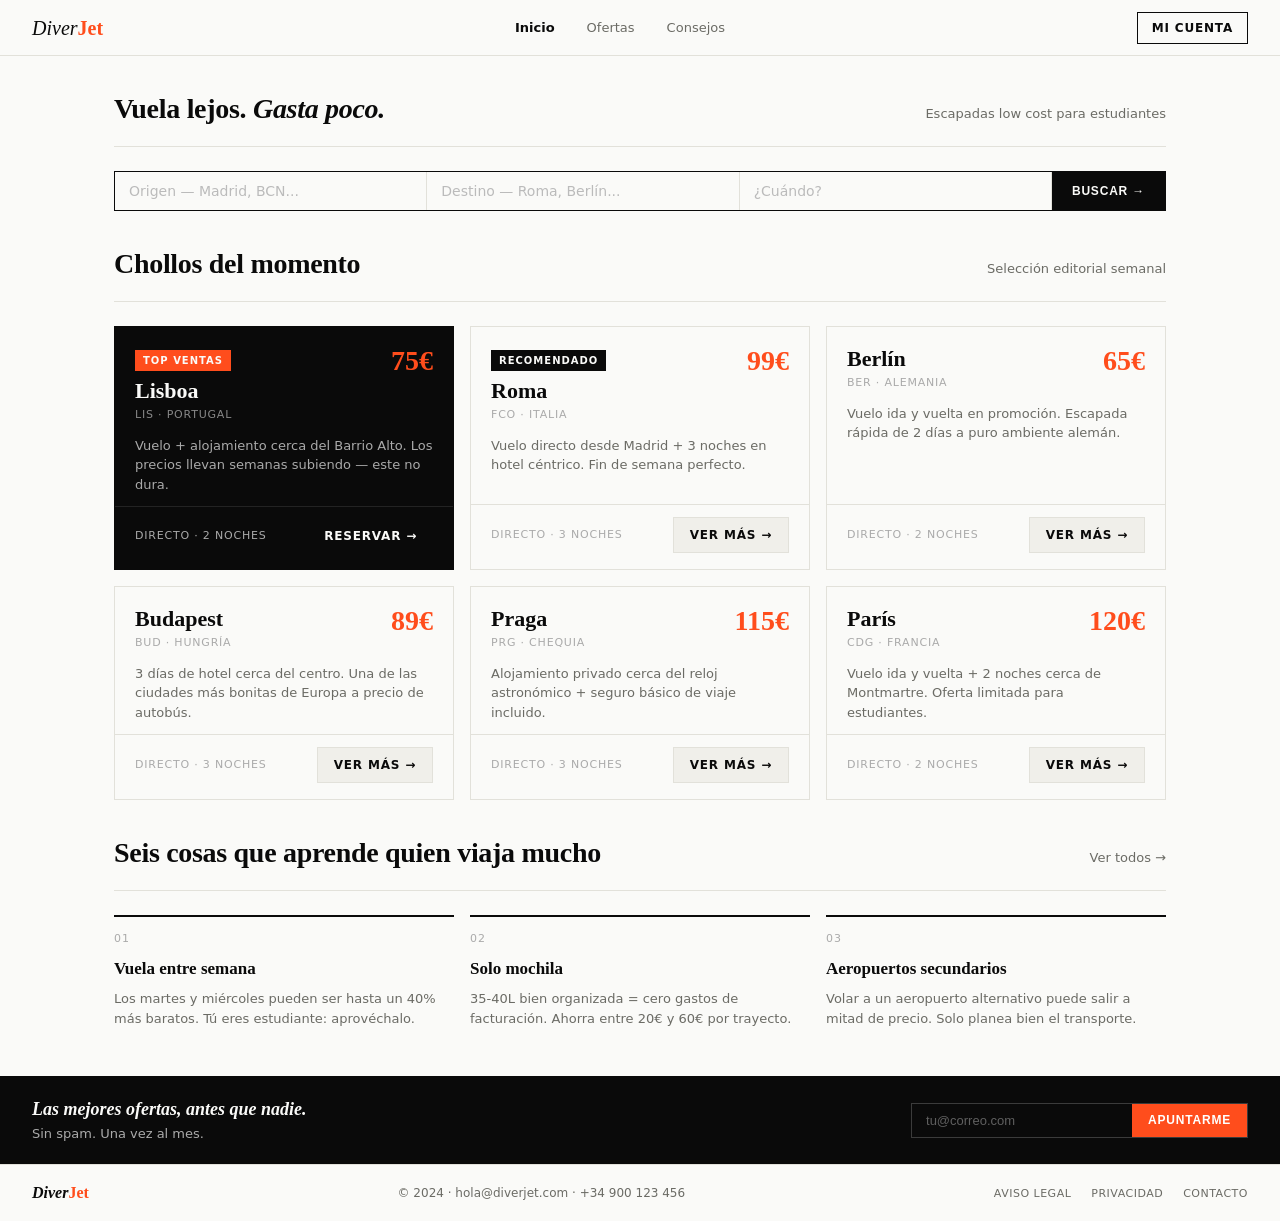
==== commit 51740dae: "Add files via upload" ====
--- a/index.html
+++ b/index.html
@@ -1,142 +1,179 @@
-<!doctype html>
+<!DOCTYPE html>
 <html lang="es">
-  <head>
-    <meta charset="UTF-8" />
-    <meta name="viewport" content="width=device-width, initial-scale=1.0" />
-    <title>DiverJet | Viajes low cost</title>
-    <link rel="stylesheet" href="styles.css" />
-  </head>
-  <body>
-    <div class="menu">
-      <div class="logo">DiverJet</div>
-      <nav>
-        <a href="#inicio">Inicio</a>
-        <a href="#ofertas">Ofertas</a>
-        <a href="#consejos">Consejos</a>
-      </nav>
-      <a class="cuenta" href="#contacto">Mi Cuenta</a>
+<head>
+  <meta charset="utf-8">
+  <meta name="viewport" content="width=device-width, initial-scale=1">
+  <title>DiverJet — Vuela barato por Europa</title>
+  <link rel="stylesheet" href="estilo.css">
+</head>
+<body>
+
+<nav>
+  <a href="index.html" class="logo">Diver<b>Jet</b></a>
+  <div class="nav-centro">
+    <a href="index.html" class="activo">Inicio</a>
+    <a href="ofertas.html">Ofertas</a>
+    <a href="consejos.html">Consejos</a>
+  </div>
+  <a href="login.html" class="nav-btn">Mi cuenta</a>
+</nav>
+
+<main>
+  <div class="cab">
+    <h1>Vuela lejos. <em>Gasta poco.</em></h1>
+    <p>Escapadas low cost para estudiantes</p>
+  </div>
+
+  <div class="buscador">
+    <input type="text" placeholder="Origen — Madrid, BCN...">
+    <input type="text" placeholder="Destino — Roma, Berlín...">
+    <input type="text" placeholder="¿Cuándo?">
+    <button>Buscar →</button>
+  </div>
+
+  <div class="cab" style="margin-top: 8px;">
+    <h2>Chollos del momento</h2>
+    <p>Selección editorial semanal</p>
+  </div>
+
+  <div class="grid" style="margin-bottom: 32px;">
+
+    <div class="card card-inv">
+      <div class="card-head">
+        <div>
+          <div style="margin-bottom:8px;"><span class="tag tag-acento">Top ventas</span></div>
+          <div class="card-ciudad">Lisboa</div>
+          <div style="font-size:11px;text-transform:uppercase;letter-spacing:0.8px;color:#888;margin-top:4px;">LIS · Portugal</div>
+        </div>
+        <div class="card-precio">75€</div>
+      </div>
+      <div class="card-body">Vuelo + alojamiento cerca del Barrio Alto. Los precios llevan semanas subiendo — este no dura.</div>
+      <div class="card-pie">
+        <span class="card-meta">Directo · 2 noches</span>
+        <a href="viajes/reserva-roma-imprescindible.html" class="btn btn-negro">Reservar →</a>
+      </div>
     </div>
 
-    <main id="inicio">
-      <section class="portada">
-        <div class="fondo-portada"></div>
-        <div class="contenido-portada">
-          <h1>Viaja barato por Europa</h1>
-          <p>Ofertas reales de vuelos diarios para estudiantes.</p>
-          <form class="buscador">
-            <input type="text" placeholder="Origen (ej. Madrid)" />
-            <input type="text" placeholder="Destino (ej. Londres)" />
-            <input type="text" placeholder="Fecha deseada" />
-            <button type="button">Buscar Vuelos</button>
-          </form>
+    <div class="card">
+      <div class="card-head">
+        <div>
+          <div style="margin-bottom:8px;"><span class="tag tag-negro">Recomendado</span></div>
+          <div class="card-ciudad">Roma</div>
+          <div style="font-size:11px;text-transform:uppercase;letter-spacing:0.8px;color:#aaa;margin-top:4px;">FCO · Italia</div>
         </div>
-      </section>
-
-      <section id="ofertas" class="seccion">
-        <h2>Chollos del momento</h2>
-        <p class="subtitulo">Nuestra selección editorial con las mejores escapadas.</p>
-
-        <div class="rejilla">
-          <article class="tarjeta">
-            <img src="fotos/roma.svg" alt="Vista ilustrada de Roma" />
-            <span class="precio">99€</span>
-            <h3>Roma Imprescindible</h3>
-            <p>Vuelo directo desde Madrid + 3 noches en hotel céntrico.</p>
-            <a href="#">Ver detalles</a>
-          </article>
-
-          <article class="tarjeta">
-            <img src="fotos/lisboa.svg" alt="Vista ilustrada de Lisboa" />
-            <span class="precio">75€</span>
-            <h3>Escapada a Lisboa</h3>
-            <p>Vuelo + alojamiento en zona céntrica. Ideal para fin de semana.</p>
-            <a href="#">¡Reservar ya!</a>
-          </article>
-
-          <article class="tarjeta">
-            <img src="fotos/paris.svg" alt="Vista ilustrada de París" />
-            <span class="precio">120€</span>
-            <h3>París Low Cost</h3>
-            <p>Vuelo ida y vuelta + 2 noches cerca de Montmartre.</p>
-            <a href="#">Ver detalles</a>
-          </article>
-
-          <article class="tarjeta">
-            <img src="fotos/budapest.svg" alt="Vista ilustrada de Budapest" />
-            <span class="precio">89€</span>
-            <h3>Budapest Mágico</h3>
-            <p>3 días de hotel y vuelo en una ciudad llena de historia.</p>
-            <a href="#">Ver detalles</a>
-          </article>
-
-          <article class="tarjeta">
-            <img src="fotos/praga.svg" alt="Vista ilustrada de Praga" />
-            <span class="precio">115€</span>
-            <h3>Praga de Cuento</h3>
-            <p>Viaje organizado con alojamiento privado cerca del centro.</p>
-            <a href="#">Ver detalles</a>
-          </article>
-
-          <article class="tarjeta">
-            <img src="fotos/berlin.svg" alt="Vista ilustrada de Berlín" />
-            <span class="precio">65€</span>
-            <h3>Berlín Express</h3>
-            <p>Promoción para escapada rápida de 2 días a precio mínimo.</p>
-            <a href="#">Ver detalles</a>
-          </article>
-        </div>
-      </section>
-
-      <section id="consejos" class="seccion">
-        <h2>Consejos de experto</h2>
-        <p class="subtitulo">Haz que tu presupuesto te rinda mucho más.</p>
-
-        <div class="rejilla consejos">
-          <article class="tip">
-            <h3>Viajar entre semana</h3>
-            <p>Los martes y miércoles suelen tener mejores precios que el fin de semana.</p>
-          </article>
-          <article class="tip">
-            <h3>Solo mochila</h3>
-            <p>Lleva solo lo necesario para ahorrar en tasas de equipaje facturado.</p>
-          </article>
-          <article class="tip">
-            <h3>Aeropuertos secundarios</h3>
-            <p>Muchas veces tienen vuelos más baratos y menos saturación.</p>
-          </article>
-          <article class="tip">
-            <h3>Regla de 3 meses</h3>
-            <p>Para Europa, reservar con 90 días de antelación suele funcionar bien.</p>
-          </article>
-          <article class="tip">
-            <h3>Snacks de casa</h3>
-            <p>Evita comprar todo en aeropuerto y gana margen para el viaje.</p>
-          </article>
-          <article class="tip">
-            <h3>Tarjetas sin comisiones</h3>
-            <p>Te ahorran bastante dinero cuando pagas en moneda extranjera.</p>
-          </article>
-        </div>
-      </section>
-    </main>
-
-    <div id="contacto" class="pie">
-      <div>
-        <h3>DiverJet</h3>
-        <p>© 2026 DiverJet. Mobility for the next generation.</p>
+        <div class="card-precio">99€</div>
       </div>
-      <div>
-        <h4>Contacto</h4>
-        <p>Email: hola@diverjet.com</p>
-        <p>Soporte: ayuda@diverjet.com</p>
-        <p>Tel: +34 900 123 456</p>
-      </div>
-      <div class="links-pie">
-        <a href="#">Contacto</a>
-        <a href="#">Aviso legal</a>
-        <a href="#">Privacidad</a>
-        <a href="#">Cookies</a>
+      <div class="card-body">Vuelo directo desde Madrid + 3 noches en hotel céntrico. Fin de semana perfecto.</div>
+      <div class="card-pie">
+        <span class="card-meta">Directo · 3 noches</span>
+        <a href="viajes/reserva-roma-imprescindible.html" class="btn btn-gris">Ver más →</a>
       </div>
     </div>
-  </body>
+
+    <div class="card">
+      <div class="card-head">
+        <div>
+          <div class="card-ciudad">Berlín</div>
+          <div style="font-size:11px;text-transform:uppercase;letter-spacing:0.8px;color:#aaa;margin-top:4px;">BER · Alemania</div>
+        </div>
+        <div class="card-precio">65€</div>
+      </div>
+      <div class="card-body">Vuelo ida y vuelta en promoción. Escapada rápida de 2 días a puro ambiente alemán.</div>
+      <div class="card-pie">
+        <span class="card-meta">Directo · 2 noches</span>
+        <a href="viajes/reserva-berl-n-express.html" class="btn btn-gris">Ver más →</a>
+      </div>
+    </div>
+
+    <div class="card">
+      <div class="card-head">
+        <div>
+          <div class="card-ciudad">Budapest</div>
+          <div style="font-size:11px;text-transform:uppercase;letter-spacing:0.8px;color:#aaa;margin-top:4px;">BUD · Hungría</div>
+        </div>
+        <div class="card-precio">89€</div>
+      </div>
+      <div class="card-body">3 días de hotel cerca del centro. Una de las ciudades más bonitas de Europa a precio de autobús.</div>
+      <div class="card-pie">
+        <span class="card-meta">Directo · 3 noches</span>
+        <a href="viajes/reserva-budapest-m-gico.html" class="btn btn-gris">Ver más →</a>
+      </div>
+    </div>
+
+    <div class="card">
+      <div class="card-head">
+        <div>
+          <div class="card-ciudad">Praga</div>
+          <div style="font-size:11px;text-transform:uppercase;letter-spacing:0.8px;color:#aaa;margin-top:4px;">PRG · Chequia</div>
+        </div>
+        <div class="card-precio">115€</div>
+      </div>
+      <div class="card-body">Alojamiento privado cerca del reloj astronómico + seguro básico de viaje incluido.</div>
+      <div class="card-pie">
+        <span class="card-meta">Directo · 3 noches</span>
+        <a href="viajes/reserva-praga-de-cuento.html" class="btn btn-gris">Ver más →</a>
+      </div>
+    </div>
+
+    <div class="card">
+      <div class="card-head">
+        <div>
+          <div class="card-ciudad">París</div>
+          <div style="font-size:11px;text-transform:uppercase;letter-spacing:0.8px;color:#aaa;margin-top:4px;">CDG · Francia</div>
+        </div>
+        <div class="card-precio">120€</div>
+      </div>
+      <div class="card-body">Vuelo ida y vuelta + 2 noches cerca de Montmartre. Oferta limitada para estudiantes.</div>
+      <div class="card-pie">
+        <span class="card-meta">Directo · 2 noches</span>
+        <a href="viajes/reserva-par-s-low-cost.html" class="btn btn-gris">Ver más →</a>
+      </div>
+    </div>
+
+  </div>
+
+  <div class="cab">
+    <h2>Seis cosas que aprende quien viaja mucho</h2>
+    <a href="consejos.html" style="font-size:13px;color:var(--gris-texto);text-decoration:none;">Ver todos →</a>
+  </div>
+
+  <div class="grid">
+    <div style="border-top: 2px solid var(--negro); padding-top: 14px;">
+      <div style="font-size:11px;color:#aaa;text-transform:uppercase;letter-spacing:1px;margin-bottom:8px;">01</div>
+      <div style="font-family:var(--font-titulo);font-size:17px;font-weight:bold;margin-bottom:8px;">Vuela entre semana</div>
+      <p style="font-size:13px;color:var(--gris-texto);">Los martes y miércoles pueden ser hasta un 40% más baratos. Tú eres estudiante: aprovéchalo.</p>
+    </div>
+    <div style="border-top: 2px solid var(--negro); padding-top: 14px;">
+      <div style="font-size:11px;color:#aaa;text-transform:uppercase;letter-spacing:1px;margin-bottom:8px;">02</div>
+      <div style="font-family:var(--font-titulo);font-size:17px;font-weight:bold;margin-bottom:8px;">Solo mochila</div>
+      <p style="font-size:13px;color:var(--gris-texto);">35-40L bien organizada = cero gastos de facturación. Ahorra entre 20€ y 60€ por trayecto.</p>
+    </div>
+    <div style="border-top: 2px solid var(--negro); padding-top: 14px;">
+      <div style="font-size:11px;color:#aaa;text-transform:uppercase;letter-spacing:1px;margin-bottom:8px;">03</div>
+      <div style="font-family:var(--font-titulo);font-size:17px;font-weight:bold;margin-bottom:8px;">Aeropuertos secundarios</div>
+      <p style="font-size:13px;color:var(--gris-texto);">Volar a un aeropuerto alternativo puede salir a mitad de precio. Solo planea bien el transporte.</p>
+    </div>
+  </div>
+
+</main>
+
+<div class="tira-negra">
+  <p><b>Las mejores ofertas, antes que nadie.</b><br><span style="font-size:13px;color:#aaa;">Sin spam. Una vez al mes.</span></p>
+  <div class="tira-form">
+    <input type="email" placeholder="tu@correo.com">
+    <button>Apuntarme</button>
+  </div>
+</div>
+
+<div class="pie">
+  <a href="index.html" class="pie-logo">Diver<b>Jet</b></a>
+  <span>© 2024 · hola@diverjet.com · +34 900 123 456</span>
+  <ul class="pie-links">
+    <li><a href="#">Aviso legal</a></li>
+    <li><a href="#">Privacidad</a></li>
+    <li><a href="#">Contacto</a></li>
+  </ul>
+</div>
+
+</body>
 </html>
--- a/estilo.css
+++ b/estilo.css
@@ -0,0 +1,379 @@
+*, *::before, *::after { box-sizing: border-box; margin: 0; padding: 0; }
+
+:root {
+  --negro: #0a0a0a;
+  --blanco: #fafaf8;
+  --acento: #ff4d1c;
+  --gris: #f0efea;
+  --gris-borde: #e2e1da;
+  --gris-texto: #6b6b65;
+  --font-titulo: Georgia, 'Times New Roman', serif;
+  --font-cuerpo: system-ui, -apple-system, sans-serif;
+}
+
+body {
+  font-family: var(--font-cuerpo);
+  background: var(--blanco);
+  color: var(--negro);
+  min-height: 100vh;
+  display: flex;
+  flex-direction: column;
+  line-height: 1.5;
+}
+
+/* ── NAV ── */
+nav {
+  position: sticky; top: 0; z-index: 100;
+  background: var(--blanco);
+  border-bottom: 1px solid var(--gris-borde);
+  padding: 0 32px;
+  height: 56px;
+  display: flex;
+  align-items: center;
+  justify-content: space-between;
+  gap: 24px;
+}
+
+.logo {
+  font-family: var(--font-titulo);
+  font-style: italic;
+  font-size: 20px;
+  color: var(--negro);
+  text-decoration: none;
+  white-space: nowrap;
+}
+.logo b { color: var(--acento); font-style: normal; }
+
+.nav-centro {
+  display: flex;
+  gap: 8px;
+  align-items: center;
+}
+
+.nav-centro a {
+  font-size: 13px;
+  color: var(--gris-texto);
+  text-decoration: none;
+  padding: 6px 12px;
+  border-radius: 4px;
+  transition: background 0.15s, color 0.15s;
+}
+.nav-centro a:hover { background: var(--gris); color: var(--negro); }
+.nav-centro a.activo { color: var(--negro); font-weight: 600; }
+
+.nav-btn {
+  font-size: 12px;
+  font-weight: 700;
+  text-transform: uppercase;
+  letter-spacing: 0.8px;
+  color: var(--negro);
+  text-decoration: none;
+  border: 1.5px solid var(--negro);
+  padding: 6px 14px;
+  transition: all 0.15s;
+  white-space: nowrap;
+}
+.nav-btn:hover { background: var(--negro); color: var(--blanco); }
+
+/* ── CONTENIDO PRINCIPAL ── */
+main {
+  flex: 1;
+  max-width: 1100px;
+  width: 100%;
+  margin: 0 auto;
+  padding: 32px 24px 48px;
+}
+
+/* ── CABECERA DE SECCIÓN ── */
+.cab {
+  margin-bottom: 24px;
+  padding-bottom: 16px;
+  border-bottom: 1px solid var(--gris-borde);
+  display: flex;
+  align-items: baseline;
+  justify-content: space-between;
+  gap: 16px;
+}
+
+.cab h1, .cab h2 {
+  font-family: var(--font-titulo);
+  font-size: 28px;
+  font-weight: bold;
+  letter-spacing: -0.3px;
+}
+
+.cab p {
+  font-size: 13px;
+  color: var(--gris-texto);
+}
+
+/* ── BUSCADOR ── */
+.buscador {
+  display: flex;
+  gap: 0;
+  border: 1.5px solid var(--negro);
+  margin-bottom: 32px;
+}
+
+.buscador input {
+  flex: 1;
+  padding: 11px 14px;
+  border: none;
+  border-right: 1px solid var(--gris-borde);
+  font-family: var(--font-cuerpo);
+  font-size: 14px;
+  outline: none;
+  background: var(--blanco);
+  color: var(--negro);
+  min-width: 0;
+}
+.buscador input::placeholder { color: #bbb; }
+
+.buscador button {
+  padding: 0 20px;
+  background: var(--negro);
+  color: var(--blanco);
+  border: none;
+  font-size: 12px;
+  font-weight: 700;
+  text-transform: uppercase;
+  letter-spacing: 0.8px;
+  cursor: pointer;
+  white-space: nowrap;
+  transition: background 0.15s;
+}
+.buscador button:hover { background: var(--acento); }
+
+/* ── GRID DE TARJETAS ── */
+.grid {
+  display: grid;
+  grid-template-columns: repeat(3, 1fr);
+  gap: 16px;
+}
+
+.grid-2 { grid-template-columns: repeat(2, 1fr); }
+
+/* ── TARJETA DESTINO ── */
+.card {
+  background: var(--blanco);
+  border: 1px solid var(--gris-borde);
+  display: flex;
+  flex-direction: column;
+  transition: border-color 0.15s, box-shadow 0.15s;
+}
+.card:hover { border-color: var(--negro); box-shadow: 0 2px 12px rgba(0,0,0,0.08); }
+
+.card-inv {
+  background: var(--negro);
+  color: var(--blanco);
+  border-color: var(--negro);
+}
+
+.card-head {
+  padding: 20px 20px 0;
+  display: flex;
+  justify-content: space-between;
+  align-items: flex-start;
+}
+
+.card-ciudad {
+  font-family: var(--font-titulo);
+  font-size: 22px;
+  font-weight: bold;
+  line-height: 1.1;
+}
+
+.card-inv .card-ciudad { color: var(--blanco); }
+
+.card-precio {
+  font-family: var(--font-titulo);
+  font-size: 28px;
+  font-weight: bold;
+  color: var(--acento);
+  line-height: 1;
+}
+
+.card-body {
+  padding: 12px 20px;
+  font-size: 13px;
+  color: var(--gris-texto);
+  line-height: 1.5;
+  flex: 1;
+}
+.card-inv .card-body { color: #aaa; }
+
+.card-pie {
+  padding: 12px 20px 16px;
+  display: flex;
+  justify-content: space-between;
+  align-items: center;
+  border-top: 1px solid var(--gris-borde);
+  gap: 8px;
+}
+.card-inv .card-pie { border-color: rgba(255,255,255,0.1); }
+
+.card-meta {
+  font-size: 11px;
+  text-transform: uppercase;
+  letter-spacing: 0.8px;
+  color: #aaa;
+}
+
+/* ── ETIQUETAS ── */
+.tag {
+  display: inline-block;
+  font-size: 10px;
+  font-weight: 700;
+  text-transform: uppercase;
+  letter-spacing: 1px;
+  padding: 3px 8px;
+}
+.tag-negro { background: var(--negro); color: var(--blanco); }
+.tag-acento { background: var(--acento); color: var(--blanco); }
+.tag-verde { background: #1a7a2e; color: white; }
+.tag-amarillo { background: #f59e0b; color: white; }
+.tag-gris { background: var(--gris); color: var(--gris-texto); }
+
+/* ── BOTONES ── */
+.btn {
+  display: inline-block;
+  font-size: 12px;
+  font-weight: 700;
+  text-transform: uppercase;
+  letter-spacing: 0.8px;
+  padding: 8px 16px;
+  border: none;
+  cursor: pointer;
+  text-decoration: none;
+  transition: all 0.15s;
+}
+.btn-negro { background: var(--negro); color: var(--blanco); }
+.btn-negro:hover { background: var(--acento); }
+.btn-gris { background: var(--gris); color: var(--negro); border: 1px solid var(--gris-borde); }
+.btn-gris:hover { background: var(--gris-borde); }
+.btn-outline { background: transparent; color: var(--negro); border: 1.5px solid var(--negro); }
+.btn-outline:hover { background: var(--negro); color: var(--blanco); }
+.btn-w { width: 100%; text-align: center; display: block; }
+
+/* ── FORMULARIOS ── */
+.form-grupo { margin-bottom: 16px; }
+
+.form-grupo label {
+  display: block;
+  font-size: 11px;
+  font-weight: 700;
+  text-transform: uppercase;
+  letter-spacing: 0.8px;
+  margin-bottom: 6px;
+}
+
+.form-grupo input {
+  width: 100%;
+  padding: 11px 14px;
+  border: 1.5px solid var(--gris-borde);
+  font-family: var(--font-cuerpo);
+  font-size: 14px;
+  background: var(--blanco);
+  color: var(--negro);
+  outline: none;
+  transition: border-color 0.15s;
+}
+.form-grupo input:focus { border-color: var(--negro); }
+.form-grupo input::placeholder { color: #bbb; }
+
+/* ── TIRA NEGRA ── */
+.tira-negra {
+  background: var(--negro);
+  color: var(--blanco);
+  padding: 20px 32px;
+  display: flex;
+  align-items: center;
+  justify-content: space-between;
+  gap: 16px;
+  flex-wrap: wrap;
+}
+.tira-negra p { font-size: 14px; }
+.tira-negra p b { font-family: var(--font-titulo); font-style: italic; font-size: 18px; }
+
+.tira-form {
+  display: flex;
+  border: 1px solid rgba(255,255,255,0.2);
+}
+.tira-form input {
+  padding: 9px 14px;
+  background: transparent;
+  border: none;
+  color: var(--blanco);
+  font-size: 13px;
+  outline: none;
+  width: 220px;
+}
+.tira-form input::placeholder { color: rgba(255,255,255,0.35); }
+.tira-form button {
+  padding: 9px 16px;
+  background: var(--acento);
+  border: none;
+  color: white;
+  font-size: 12px;
+  font-weight: 700;
+  text-transform: uppercase;
+  letter-spacing: 0.8px;
+  cursor: pointer;
+}
+
+/* ── PIE MINIMALISTA ── */
+.pie {
+  border-top: 1px solid var(--gris-borde);
+  padding: 16px 32px;
+  display: flex;
+  align-items: center;
+  justify-content: space-between;
+  gap: 16px;
+  flex-wrap: wrap;
+  font-size: 12px;
+  color: var(--gris-texto);
+}
+
+.pie-logo {
+  font-family: var(--font-titulo);
+  font-style: italic;
+  font-weight: bold;
+  font-size: 16px;
+  color: var(--negro);
+  text-decoration: none;
+}
+.pie-logo b { color: var(--acento); font-style: normal; }
+
+.pie-links {
+  display: flex;
+  gap: 20px;
+  list-style: none;
+}
+.pie-links a {
+  color: var(--gris-texto);
+  text-decoration: none;
+  font-size: 11px;
+  text-transform: uppercase;
+  letter-spacing: 0.5px;
+}
+.pie-links a:hover { color: var(--negro); }
+
+/* ── RESPONSIVE ── */
+@media (max-width: 900px) {
+  .grid { grid-template-columns: repeat(2, 1fr); }
+  .grid-2 { grid-template-columns: 1fr; }
+}
+
+@media (max-width: 600px) {
+  nav { padding: 0 16px; }
+  .nav-centro { display: none; }
+  main { padding: 20px 16px 32px; }
+  .buscador { flex-direction: column; }
+  .buscador input { border-right: none; border-bottom: 1px solid var(--gris-borde); }
+  .buscador button { padding: 12px; }
+  .grid { grid-template-columns: 1fr; }
+  .cab { flex-direction: column; gap: 4px; }
+  .tira-negra { flex-direction: column; align-items: flex-start; }
+  .tira-form input { width: 100%; }
+  .pie { flex-direction: column; align-items: flex-start; }
+}
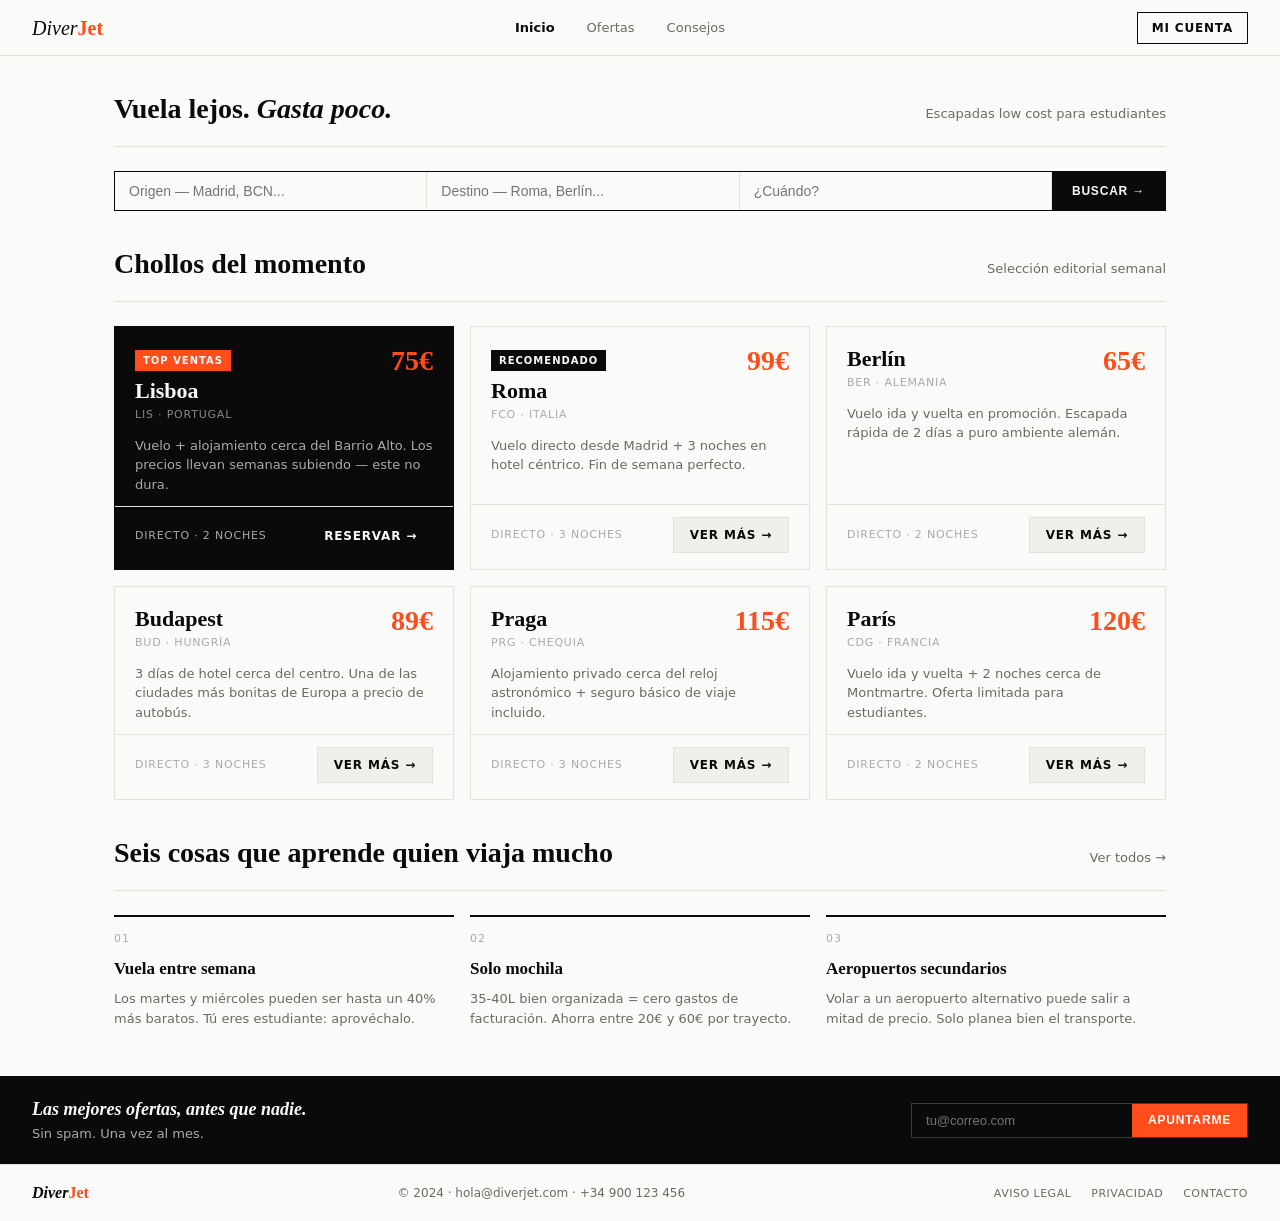
==== commit a7309291: "Refactoriza estilos: sin inline CSS y clases más simples" ====
--- a/index.html
+++ b/index.html
@@ -6,7 +6,7 @@
   <title>DiverJet — Vuela barato por Europa</title>
   <link rel="stylesheet" href="estilo.css">
 </head>
-<body>
+<body class="home">
 
 <nav>
   <a href="index.html" class="logo">Diver<b>Jet</b></a>
@@ -31,19 +31,19 @@
     <button>Buscar →</button>
   </div>
 
-  <div class="cab" style="margin-top: 8px;">
+  <div class="cab mt-8">
     <h2>Chollos del momento</h2>
     <p>Selección editorial semanal</p>
   </div>
 
-  <div class="grid" style="margin-bottom: 32px;">
+  <div class="grid mb-32">
 
     <div class="card card-inv">
       <div class="card-head">
         <div>
-          <div style="margin-bottom:8px;"><span class="tag tag-acento">Top ventas</span></div>
+          <div class="mb-8"><span class="tag tag-acento">Top ventas</span></div>
           <div class="card-ciudad">Lisboa</div>
-          <div style="font-size:11px;text-transform:uppercase;letter-spacing:0.8px;color:#888;margin-top:4px;">LIS · Portugal</div>
+          <div class="airport">LIS · Portugal</div>
         </div>
         <div class="card-precio">75€</div>
       </div>
@@ -57,9 +57,9 @@
     <div class="card">
       <div class="card-head">
         <div>
-          <div style="margin-bottom:8px;"><span class="tag tag-negro">Recomendado</span></div>
+          <div class="mb-8"><span class="tag tag-negro">Recomendado</span></div>
           <div class="card-ciudad">Roma</div>
-          <div style="font-size:11px;text-transform:uppercase;letter-spacing:0.8px;color:#aaa;margin-top:4px;">FCO · Italia</div>
+          <div class="airport">FCO · Italia</div>
         </div>
         <div class="card-precio">99€</div>
       </div>
@@ -74,7 +74,7 @@
       <div class="card-head">
         <div>
           <div class="card-ciudad">Berlín</div>
-          <div style="font-size:11px;text-transform:uppercase;letter-spacing:0.8px;color:#aaa;margin-top:4px;">BER · Alemania</div>
+          <div class="airport">BER · Alemania</div>
         </div>
         <div class="card-precio">65€</div>
       </div>
@@ -89,7 +89,7 @@
       <div class="card-head">
         <div>
           <div class="card-ciudad">Budapest</div>
-          <div style="font-size:11px;text-transform:uppercase;letter-spacing:0.8px;color:#aaa;margin-top:4px;">BUD · Hungría</div>
+          <div class="airport">BUD · Hungría</div>
         </div>
         <div class="card-precio">89€</div>
       </div>
@@ -104,7 +104,7 @@
       <div class="card-head">
         <div>
           <div class="card-ciudad">Praga</div>
-          <div style="font-size:11px;text-transform:uppercase;letter-spacing:0.8px;color:#aaa;margin-top:4px;">PRG · Chequia</div>
+          <div class="airport">PRG · Chequia</div>
         </div>
         <div class="card-precio">115€</div>
       </div>
@@ -119,7 +119,7 @@
       <div class="card-head">
         <div>
           <div class="card-ciudad">París</div>
-          <div style="font-size:11px;text-transform:uppercase;letter-spacing:0.8px;color:#aaa;margin-top:4px;">CDG · Francia</div>
+          <div class="airport">CDG · Francia</div>
         </div>
         <div class="card-precio">120€</div>
       </div>
@@ -134,31 +134,31 @@
 
   <div class="cab">
     <h2>Seis cosas que aprende quien viaja mucho</h2>
-    <a href="consejos.html" style="font-size:13px;color:var(--gris-texto);text-decoration:none;">Ver todos →</a>
+    <a href="consejos.html" class="link-muted">Ver todos →</a>
   </div>
 
   <div class="grid">
-    <div style="border-top: 2px solid var(--negro); padding-top: 14px;">
-      <div style="font-size:11px;color:#aaa;text-transform:uppercase;letter-spacing:1px;margin-bottom:8px;">01</div>
-      <div style="font-family:var(--font-titulo);font-size:17px;font-weight:bold;margin-bottom:8px;">Vuela entre semana</div>
-      <p style="font-size:13px;color:var(--gris-texto);">Los martes y miércoles pueden ser hasta un 40% más baratos. Tú eres estudiante: aprovéchalo.</p>
+    <div class="section-item">
+      <div class="section-num">01</div>
+      <div class="section-title">Vuela entre semana</div>
+      <p class="section-text">Los martes y miércoles pueden ser hasta un 40% más baratos. Tú eres estudiante: aprovéchalo.</p>
     </div>
-    <div style="border-top: 2px solid var(--negro); padding-top: 14px;">
-      <div style="font-size:11px;color:#aaa;text-transform:uppercase;letter-spacing:1px;margin-bottom:8px;">02</div>
-      <div style="font-family:var(--font-titulo);font-size:17px;font-weight:bold;margin-bottom:8px;">Solo mochila</div>
-      <p style="font-size:13px;color:var(--gris-texto);">35-40L bien organizada = cero gastos de facturación. Ahorra entre 20€ y 60€ por trayecto.</p>
+    <div class="section-item">
+      <div class="section-num">02</div>
+      <div class="section-title">Solo mochila</div>
+      <p class="section-text">35-40L bien organizada = cero gastos de facturación. Ahorra entre 20€ y 60€ por trayecto.</p>
     </div>
-    <div style="border-top: 2px solid var(--negro); padding-top: 14px;">
-      <div style="font-size:11px;color:#aaa;text-transform:uppercase;letter-spacing:1px;margin-bottom:8px;">03</div>
-      <div style="font-family:var(--font-titulo);font-size:17px;font-weight:bold;margin-bottom:8px;">Aeropuertos secundarios</div>
-      <p style="font-size:13px;color:var(--gris-texto);">Volar a un aeropuerto alternativo puede salir a mitad de precio. Solo planea bien el transporte.</p>
+    <div class="section-item">
+      <div class="section-num">03</div>
+      <div class="section-title">Aeropuertos secundarios</div>
+      <p class="section-text">Volar a un aeropuerto alternativo puede salir a mitad de precio. Solo planea bien el transporte.</p>
     </div>
   </div>
 
 </main>
 
 <div class="tira-negra">
-  <p><b>Las mejores ofertas, antes que nadie.</b><br><span style="font-size:13px;color:#aaa;">Sin spam. Una vez al mes.</span></p>
+  <p><b>Las mejores ofertas, antes que nadie.</b><br><span class="note">Sin spam. Una vez al mes.</span></p>
   <div class="tira-form">
     <input type="email" placeholder="tu@correo.com">
     <button>Apuntarme</button>
--- a/estilo.css
+++ b/estilo.css
@@ -21,7 +21,8 @@
   line-height: 1.5;
 }
 
-/* ── NAV ── */
+body.auth { background: var(--gris); }
+
 nav {
   position: sticky; top: 0; z-index: 100;
   background: var(--blanco);
@@ -44,19 +45,13 @@
 }
 .logo b { color: var(--acento); font-style: normal; }
 
-.nav-centro {
-  display: flex;
-  gap: 8px;
-  align-items: center;
-}
-
+.nav-centro { display: flex; gap: 8px; align-items: center; }
 .nav-centro a {
   font-size: 13px;
   color: var(--gris-texto);
   text-decoration: none;
   padding: 6px 12px;
   border-radius: 4px;
-  transition: background 0.15s, color 0.15s;
 }
 .nav-centro a:hover { background: var(--gris); color: var(--negro); }
 .nav-centro a.activo { color: var(--negro); font-weight: 600; }
@@ -70,12 +65,10 @@
   text-decoration: none;
   border: 1.5px solid var(--negro);
   padding: 6px 14px;
-  transition: all 0.15s;
   white-space: nowrap;
 }
 .nav-btn:hover { background: var(--negro); color: var(--blanco); }
 
-/* ── CONTENIDO PRINCIPAL ── */
 main {
   flex: 1;
   max-width: 1100px;
@@ -84,7 +77,6 @@
   padding: 32px 24px 48px;
 }
 
-/* ── CABECERA DE SECCIÓN ── */
 .cab {
   margin-bottom: 24px;
   padding-bottom: 16px;
@@ -94,41 +86,27 @@
   justify-content: space-between;
   gap: 16px;
 }
-
 .cab h1, .cab h2 {
   font-family: var(--font-titulo);
   font-size: 28px;
   font-weight: bold;
-  letter-spacing: -0.3px;
-}
-
-.cab p {
-  font-size: 13px;
-  color: var(--gris-texto);
-}
-
-/* ── BUSCADOR ── */
+}
+.cab p { font-size: 13px; color: var(--gris-texto); }
+
 .buscador {
   display: flex;
-  gap: 0;
   border: 1.5px solid var(--negro);
   margin-bottom: 32px;
 }
-
 .buscador input {
   flex: 1;
   padding: 11px 14px;
   border: none;
   border-right: 1px solid var(--gris-borde);
-  font-family: var(--font-cuerpo);
   font-size: 14px;
-  outline: none;
-  background: var(--blanco);
-  color: var(--negro);
+  background: var(--blanco);
   min-width: 0;
 }
-.buscador input::placeholder { color: #bbb; }
-
 .buscador button {
   padding: 0 20px;
   background: var(--negro);
@@ -139,35 +117,19 @@
   text-transform: uppercase;
   letter-spacing: 0.8px;
   cursor: pointer;
-  white-space: nowrap;
-  transition: background 0.15s;
-}
-.buscador button:hover { background: var(--acento); }
-
-/* ── GRID DE TARJETAS ── */
-.grid {
-  display: grid;
-  grid-template-columns: repeat(3, 1fr);
-  gap: 16px;
-}
-
+}
+
+.grid { display: grid; grid-template-columns: repeat(3, 1fr); gap: 16px; }
 .grid-2 { grid-template-columns: repeat(2, 1fr); }
 
-/* ── TARJETA DESTINO ── */
 .card {
   background: var(--blanco);
   border: 1px solid var(--gris-borde);
   display: flex;
   flex-direction: column;
-  transition: border-color 0.15s, box-shadow 0.15s;
-}
-.card:hover { border-color: var(--negro); box-shadow: 0 2px 12px rgba(0,0,0,0.08); }
-
-.card-inv {
-  background: var(--negro);
-  color: var(--blanco);
-  border-color: var(--negro);
-}
+}
+.card:hover { border-color: var(--negro); }
+.card-inv { background: var(--negro); color: var(--blanco); border-color: var(--negro); }
 
 .card-head {
   padding: 20px 20px 0;
@@ -175,16 +137,12 @@
   justify-content: space-between;
   align-items: flex-start;
 }
-
 .card-ciudad {
   font-family: var(--font-titulo);
   font-size: 22px;
   font-weight: bold;
   line-height: 1.1;
 }
-
-.card-inv .card-ciudad { color: var(--blanco); }
-
 .card-precio {
   font-family: var(--font-titulo);
   font-size: 28px;
@@ -192,16 +150,11 @@
   color: var(--acento);
   line-height: 1;
 }
-
-.card-body {
-  padding: 12px 20px;
-  font-size: 13px;
-  color: var(--gris-texto);
-  line-height: 1.5;
-  flex: 1;
-}
+.airport { font-size: 11px; text-transform: uppercase; letter-spacing: 0.8px; color: #aaa; margin-top: 4px; }
+.card-inv .airport { color: #888; }
+
+.card-body { padding: 12px 20px; font-size: 13px; color: var(--gris-texto); flex: 1; }
 .card-inv .card-body { color: #aaa; }
-
 .card-pie {
   padding: 12px 20px 16px;
   display: flex;
@@ -210,31 +163,14 @@
   border-top: 1px solid var(--gris-borde);
   gap: 8px;
 }
-.card-inv .card-pie { border-color: rgba(255,255,255,0.1); }
-
-.card-meta {
-  font-size: 11px;
-  text-transform: uppercase;
-  letter-spacing: 0.8px;
-  color: #aaa;
-}
-
-/* ── ETIQUETAS ── */
-.tag {
-  display: inline-block;
-  font-size: 10px;
-  font-weight: 700;
-  text-transform: uppercase;
-  letter-spacing: 1px;
-  padding: 3px 8px;
-}
+.card-meta { font-size: 11px; text-transform: uppercase; letter-spacing: 0.8px; color: #aaa; }
+
+.tag { display: inline-block; font-size: 10px; font-weight: 700; text-transform: uppercase; letter-spacing: 1px; padding: 3px 8px; }
 .tag-negro { background: var(--negro); color: var(--blanco); }
 .tag-acento { background: var(--acento); color: var(--blanco); }
-.tag-verde { background: #1a7a2e; color: white; }
-.tag-amarillo { background: #f59e0b; color: white; }
-.tag-gris { background: var(--gris); color: var(--gris-texto); }
-
-/* ── BOTONES ── */
+.tag-verde { background: #1a7a2e; color: #fff; }
+.tag-amarillo { background: #f59e0b; color: #fff; }
+
 .btn {
   display: inline-block;
   font-size: 12px;
@@ -242,46 +178,24 @@
   text-transform: uppercase;
   letter-spacing: 0.8px;
   padding: 8px 16px;
-  border: none;
-  cursor: pointer;
   text-decoration: none;
-  transition: all 0.15s;
 }
 .btn-negro { background: var(--negro); color: var(--blanco); }
-.btn-negro:hover { background: var(--acento); }
 .btn-gris { background: var(--gris); color: var(--negro); border: 1px solid var(--gris-borde); }
-.btn-gris:hover { background: var(--gris-borde); }
-.btn-outline { background: transparent; color: var(--negro); border: 1.5px solid var(--negro); }
-.btn-outline:hover { background: var(--negro); color: var(--blanco); }
 .btn-w { width: 100%; text-align: center; display: block; }
-
-/* ── FORMULARIOS ── */
+.btn-lg { padding: 13px; }
+.btn-gap { margin-top: 4px; }
+
 .form-grupo { margin-bottom: 16px; }
-
-.form-grupo label {
-  display: block;
-  font-size: 11px;
-  font-weight: 700;
-  text-transform: uppercase;
-  letter-spacing: 0.8px;
-  margin-bottom: 6px;
-}
-
+.form-grupo label { display: block; font-size: 11px; font-weight: 700; text-transform: uppercase; letter-spacing: 0.8px; margin-bottom: 6px; }
 .form-grupo input {
   width: 100%;
   padding: 11px 14px;
   border: 1.5px solid var(--gris-borde);
-  font-family: var(--font-cuerpo);
   font-size: 14px;
   background: var(--blanco);
-  color: var(--negro);
-  outline: none;
-  transition: border-color 0.15s;
-}
-.form-grupo input:focus { border-color: var(--negro); }
-.form-grupo input::placeholder { color: #bbb; }
-
-/* ── TIRA NEGRA ── */
+}
+
 .tira-negra {
   background: var(--negro);
   color: var(--blanco);
@@ -294,34 +208,11 @@
 }
 .tira-negra p { font-size: 14px; }
 .tira-negra p b { font-family: var(--font-titulo); font-style: italic; font-size: 18px; }
-
-.tira-form {
-  display: flex;
-  border: 1px solid rgba(255,255,255,0.2);
-}
-.tira-form input {
-  padding: 9px 14px;
-  background: transparent;
-  border: none;
-  color: var(--blanco);
-  font-size: 13px;
-  outline: none;
-  width: 220px;
-}
-.tira-form input::placeholder { color: rgba(255,255,255,0.35); }
-.tira-form button {
-  padding: 9px 16px;
-  background: var(--acento);
-  border: none;
-  color: white;
-  font-size: 12px;
-  font-weight: 700;
-  text-transform: uppercase;
-  letter-spacing: 0.8px;
-  cursor: pointer;
-}
-
-/* ── PIE MINIMALISTA ── */
+.note { font-size: 13px; color: #aaa; }
+.tira-form { display: flex; border: 1px solid rgba(255,255,255,0.2); }
+.tira-form input { padding: 9px 14px; background: transparent; border: none; color: var(--blanco); font-size: 13px; width: 220px; }
+.tira-form button { padding: 9px 16px; background: var(--acento); border: none; color: #fff; font-size: 12px; font-weight: 700; text-transform: uppercase; letter-spacing: 0.8px; cursor: pointer; }
+
 .pie {
   border-top: 1px solid var(--gris-borde);
   padding: 16px 32px;
@@ -333,35 +224,87 @@
   font-size: 12px;
   color: var(--gris-texto);
 }
-
-.pie-logo {
-  font-family: var(--font-titulo);
-  font-style: italic;
-  font-weight: bold;
-  font-size: 16px;
-  color: var(--negro);
-  text-decoration: none;
-}
+.pie-logo { font-family: var(--font-titulo); font-style: italic; font-weight: bold; font-size: 16px; color: var(--negro); text-decoration: none; }
 .pie-logo b { color: var(--acento); font-style: normal; }
-
-.pie-links {
-  display: flex;
-  gap: 20px;
-  list-style: none;
-}
-.pie-links a {
-  color: var(--gris-texto);
-  text-decoration: none;
-  font-size: 11px;
-  text-transform: uppercase;
-  letter-spacing: 0.5px;
-}
-.pie-links a:hover { color: var(--negro); }
-
-/* ── RESPONSIVE ── */
+.pie-links { display: flex; gap: 20px; list-style: none; }
+.pie-links a { color: var(--gris-texto); text-decoration: none; font-size: 11px; text-transform: uppercase; letter-spacing: 0.5px; }
+
+/* utilidades */
+.mt-8 { margin-top: 8px; }
+.mb-32 { margin-bottom: 32px; }
+.mb-8 { margin-bottom: 8px; }
+.link-muted { font-size: 13px; color: var(--gris-texto); text-decoration: none; }
+.section-item { border-top: 2px solid var(--negro); padding-top: 14px; }
+.section-num { font-size: 11px; color: #aaa; text-transform: uppercase; letter-spacing: 1px; margin-bottom: 8px; }
+.section-title { font-family: var(--font-titulo); font-size: 18px; font-weight: bold; margin-bottom: 10px; }
+.section-text { font-size: 13px; color: var(--gris-texto); line-height: 1.6; }
+.home .section-title { font-size: 17px; margin-bottom: 8px; }
+.home .section-text { line-height: 1.5; }
+
+/* login */
+.login-wrap { flex: 1; display: flex; align-items: center; justify-content: center; padding: 40px 16px; }
+.login-box { background: var(--blanco); border: 1px solid var(--gris-borde); padding: 40px 36px; width: 100%; max-width: 400px; }
+.login-titulo { font-family: var(--font-titulo); font-size: 26px; font-weight: bold; margin-bottom: 4px; }
+.login-sub { font-size: 13px; color: var(--gris-texto); margin-bottom: 28px; }
+.divider { height: 1px; background: var(--gris-borde); margin: 24px 0; }
+.forgot { display: block; text-align: right; font-size: 12px; color: var(--gris-texto); text-decoration: none; margin-top: -8px; margin-bottom: 20px; }
+.login-pie { font-size: 13px; color: var(--gris-texto); text-align: center; }
+.login-pie a { color: var(--negro); font-weight: 700; text-decoration: none; }
+
+/* registro */
+.reg-wrap { flex: 1; display: flex; justify-content: center; padding: 40px 16px; }
+.reg-pitch { background: var(--negro); color: var(--blanco); padding: 40px 36px; width: 320px; display: flex; flex-direction: column; justify-content: center; gap: 20px; }
+.reg-pitch h2 { font-family: var(--font-titulo); font-size: 26px; font-weight: bold; line-height: 1.2; }
+.reg-pitch h2 em { color: var(--acento); }
+.pitch-list { list-style: none; display: flex; flex-direction: column; gap: 12px; }
+.pitch-list li { font-size: 13px; color: #aaa; display: flex; gap: 10px; }
+.pitch-list li::before { content: '→'; color: var(--acento); }
+.reg-box { background: var(--blanco); border: 1px solid var(--gris-borde); border-left: none; padding: 40px 36px; width: 380px; }
+.reg-titulo { font-family: var(--font-titulo); font-size: 24px; font-weight: bold; margin-bottom: 4px; }
+.reg-sub, .reg-pie { font-size: 13px; color: var(--gris-texto); }
+.reg-sub { margin-bottom: 24px; }
+.reg-pie { text-align: center; margin-top: 20px; }
+.reg-pie a { color: var(--negro); font-weight: 700; text-decoration: none; }
+
+/* ofertas */
+.filtros { display: flex; gap: 8px; margin-bottom: 20px; flex-wrap: wrap; align-items: center; }
+.filtro-label { font-size: 11px; font-weight: 700; text-transform: uppercase; letter-spacing: 0.8px; color: var(--gris-texto); }
+.filtro-btn { font-size: 12px; padding: 5px 12px; border: 1px solid var(--gris-borde); background: var(--blanco); }
+.filtro-btn.on { background: var(--negro); color: var(--blanco); border-color: var(--negro); }
+.contador { font-size: 12px; color: var(--gris-texto); margin-bottom: 16px; }
+.contador b { color: var(--negro); }
+
+/* consejos */
+.tip-stat { background: var(--negro); color: var(--blanco); padding: 20px 24px; margin-bottom: 24px; display: flex; align-items: center; gap: 24px; flex-wrap: wrap; }
+.tip-stat-num { font-family: var(--font-titulo); font-size: 52px; font-weight: bold; color: var(--acento); line-height: 1; }
+.tip-stat-title { font-family: var(--font-titulo); font-size: 18px; font-weight: bold; margin-bottom: 4px; }
+
+/* perfil */
+.subhead { font-size: 11px; font-weight: 700; text-transform: uppercase; letter-spacing: 1px; color: var(--gris-texto); margin-bottom: 12px; display: flex; align-items: center; gap: 10px; }
+.subhead.mt { margin-top: 28px; }
+.subhead .line { flex: 1; height: 1px; background: var(--gris-borde); display: block; }
+.viaje-row { border: 1px solid var(--gris-borde); padding: 20px; display: flex; justify-content: space-between; align-items: center; gap: 16px; flex-wrap: wrap; margin-bottom: 8px; }
+.viaje-row.alerta { border-color: #f59e0b; border-width: 1.5px; }
+.viaje-info { display: flex; gap: 16px; align-items: center; flex: 1; min-width: 0; }
+.viaje-iata { width: 60px; height: 60px; background: var(--negro); color: var(--blanco); display: flex; flex-direction: column; align-items: center; justify-content: center; font-size: 14px; font-weight: 700; letter-spacing: 1px; }
+.viaje-iata small { font-size: 9px; color: #aaa; }
+.viaje-titulo { font-family: var(--font-titulo); font-size: 18px; font-weight: bold; margin-bottom: 4px; display: flex; gap: 8px; flex-wrap: wrap; }
+.viaje-detalle { font-size: 13px; color: var(--gris-texto); }
+.viaje-link { font-size: 12px; font-weight: 700; color: var(--negro); text-decoration: none; border-bottom: 1px solid var(--negro); margin-top: 6px; display: inline-block; }
+.viaje-accion { text-align: right; }
+.viaje-precio { font-family: var(--font-titulo); font-size: 28px; font-weight: bold; margin-bottom: 8px; }
+.viaje-precio-pagado { color: var(--gris-texto); }
+.timer { font-size: 11px; color: #f59e0b; font-weight: 700; text-transform: uppercase; letter-spacing: 0.5px; margin-bottom: 8px; }
+
 @media (max-width: 900px) {
   .grid { grid-template-columns: repeat(2, 1fr); }
   .grid-2 { grid-template-columns: 1fr; }
+}
+
+@media (max-width: 720px) {
+  .reg-wrap { flex-direction: column; padding: 20px 16px; }
+  .reg-pitch, .reg-box { width: 100%; }
+  .reg-box { border-left: 1px solid var(--gris-borde); border-top: none; }
 }
 
 @media (max-width: 600px) {
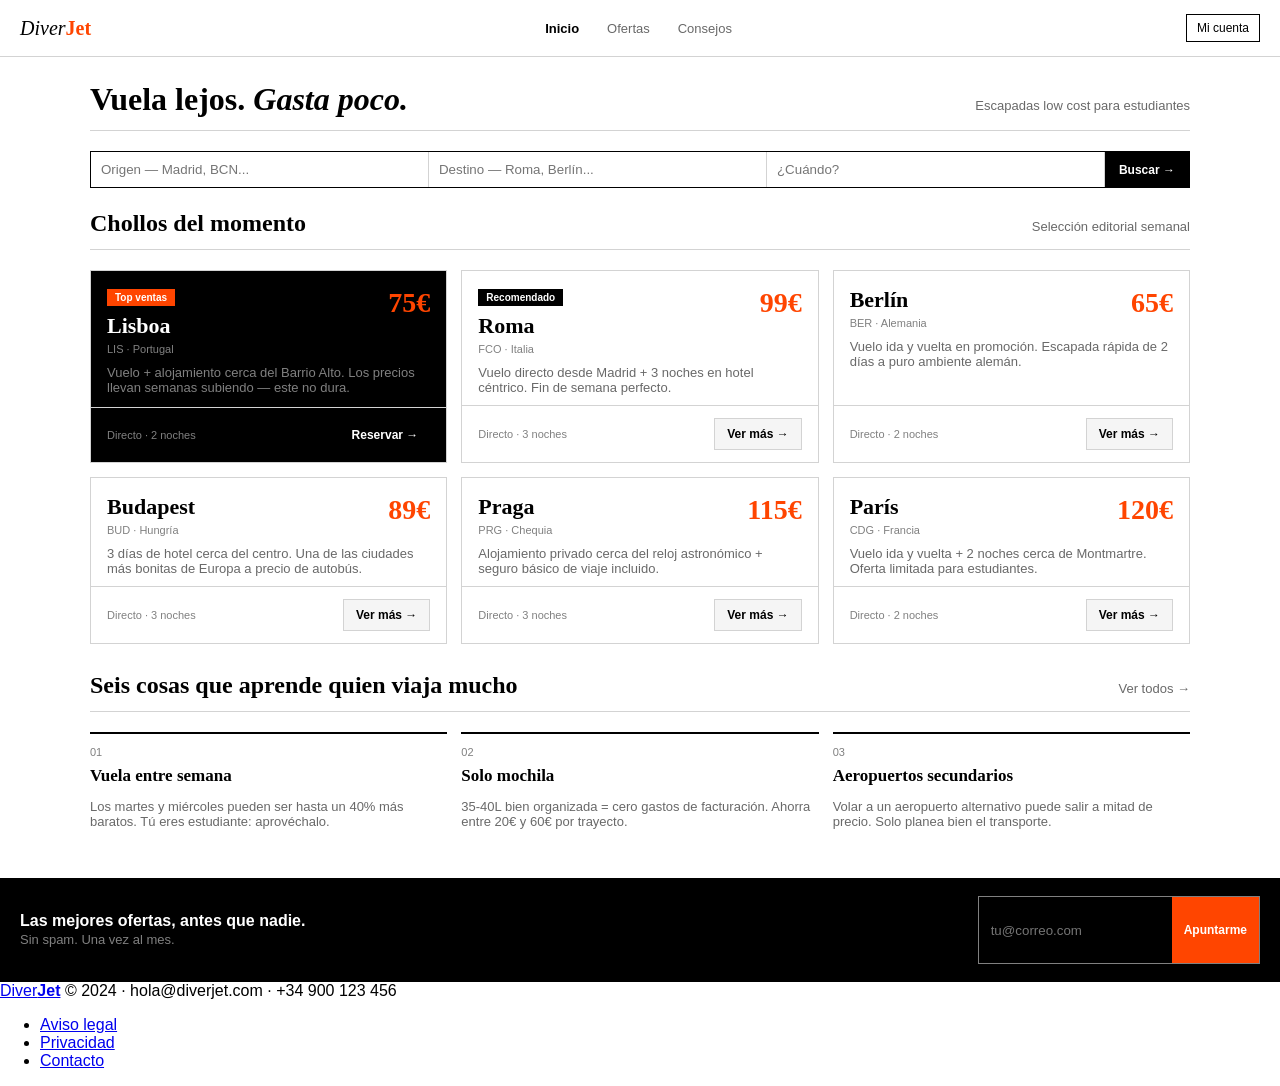
==== commit f3f4e7ef: "Aplica CSS básico con clases cortas y legibles" ====
--- a/index.html
+++ b/index.html
@@ -6,7 +6,7 @@
   <title>DiverJet — Vuela barato por Europa</title>
   <link rel="stylesheet" href="estilo.css">
 </head>
-<body class="home">
+<body class="inicio">
 
 <nav>
   <a href="index.html" class="logo">Diver<b>Jet</b></a>
@@ -31,17 +31,17 @@
     <button>Buscar →</button>
   </div>
 
-  <div class="cab mt-8">
+  <div class="cab cab2">
     <h2>Chollos del momento</h2>
     <p>Selección editorial semanal</p>
   </div>
 
-  <div class="grid mb-32">
+  <div class="grid of-grid">
 
     <div class="card card-inv">
       <div class="card-head">
         <div>
-          <div class="mb-8"><span class="tag tag-acento">Top ventas</span></div>
+          <div class="etq"><span class="tag tag-acento">Top ventas</span></div>
           <div class="card-ciudad">Lisboa</div>
           <div class="airport">LIS · Portugal</div>
         </div>
@@ -57,7 +57,7 @@
     <div class="card">
       <div class="card-head">
         <div>
-          <div class="mb-8"><span class="tag tag-negro">Recomendado</span></div>
+          <div class="etq"><span class="tag tag-negro">Recomendado</span></div>
           <div class="card-ciudad">Roma</div>
           <div class="airport">FCO · Italia</div>
         </div>
@@ -134,31 +134,31 @@
 
   <div class="cab">
     <h2>Seis cosas que aprende quien viaja mucho</h2>
-    <a href="consejos.html" class="link-muted">Ver todos →</a>
+    <a href="consejos.html" class="link">Ver todos →</a>
   </div>
 
   <div class="grid">
-    <div class="section-item">
-      <div class="section-num">01</div>
-      <div class="section-title">Vuela entre semana</div>
-      <p class="section-text">Los martes y miércoles pueden ser hasta un 40% más baratos. Tú eres estudiante: aprovéchalo.</p>
+    <div class="tip">
+      <div class="tip-num">01</div>
+      <div class="tip-titulo">Vuela entre semana</div>
+      <p class="tip-texto">Los martes y miércoles pueden ser hasta un 40% más baratos. Tú eres estudiante: aprovéchalo.</p>
     </div>
-    <div class="section-item">
-      <div class="section-num">02</div>
-      <div class="section-title">Solo mochila</div>
-      <p class="section-text">35-40L bien organizada = cero gastos de facturación. Ahorra entre 20€ y 60€ por trayecto.</p>
+    <div class="tip">
+      <div class="tip-num">02</div>
+      <div class="tip-titulo">Solo mochila</div>
+      <p class="tip-texto">35-40L bien organizada = cero gastos de facturación. Ahorra entre 20€ y 60€ por trayecto.</p>
     </div>
-    <div class="section-item">
-      <div class="section-num">03</div>
-      <div class="section-title">Aeropuertos secundarios</div>
-      <p class="section-text">Volar a un aeropuerto alternativo puede salir a mitad de precio. Solo planea bien el transporte.</p>
+    <div class="tip">
+      <div class="tip-num">03</div>
+      <div class="tip-titulo">Aeropuertos secundarios</div>
+      <p class="tip-texto">Volar a un aeropuerto alternativo puede salir a mitad de precio. Solo planea bien el transporte.</p>
     </div>
   </div>
 
 </main>
 
 <div class="tira-negra">
-  <p><b>Las mejores ofertas, antes que nadie.</b><br><span class="note">Sin spam. Una vez al mes.</span></p>
+  <p><b>Las mejores ofertas, antes que nadie.</b><br><span class="mini">Sin spam. Una vez al mes.</span></p>
   <div class="tira-form">
     <input type="email" placeholder="tu@correo.com">
     <button>Apuntarme</button>
--- a/estilo.css
+++ b/estilo.css
@@ -1,322 +1,336 @@
-*, *::before, *::after { box-sizing: border-box; margin: 0; padding: 0; }
-
-:root {
-  --negro: #0a0a0a;
-  --blanco: #fafaf8;
-  --acento: #ff4d1c;
-  --gris: #f0efea;
-  --gris-borde: #e2e1da;
-  --gris-texto: #6b6b65;
-  --font-titulo: Georgia, 'Times New Roman', serif;
-  --font-cuerpo: system-ui, -apple-system, sans-serif;
-}
-
 body {
-  font-family: var(--font-cuerpo);
-  background: var(--blanco);
-  color: var(--negro);
-  min-height: 100vh;
-  display: flex;
-  flex-direction: column;
-  line-height: 1.5;
-}
-
-body.auth { background: var(--gris); }
+  margin: 0;
+  font-family: Arial, sans-serif;
+  background: white;
+  color: black;
+}
+
+body.auth {
+  background: whitesmoke;
+}
 
 nav {
-  position: sticky; top: 0; z-index: 100;
-  background: var(--blanco);
-  border-bottom: 1px solid var(--gris-borde);
-  padding: 0 32px;
   height: 56px;
-  display: flex;
-  align-items: center;
-  justify-content: space-between;
-  gap: 24px;
+  padding: 0 20px;
+  border-bottom: 1px solid lightgray;
+  display: flex;
+  align-items: center;
+  justify-content: space-between;
 }
 
 .logo {
-  font-family: var(--font-titulo);
+  font-family: Georgia, serif;
+  font-size: 20px;
   font-style: italic;
-  font-size: 20px;
-  color: var(--negro);
   text-decoration: none;
-  white-space: nowrap;
-}
-.logo b { color: var(--acento); font-style: normal; }
-
-.nav-centro { display: flex; gap: 8px; align-items: center; }
+  color: black;
+}
+
+.logo b { color: orangered; font-style: normal; }
+
+.nav-centro { display: flex; gap: 8px; }
+
 .nav-centro a {
+  text-decoration: none;
+  color: dimgray;
   font-size: 13px;
-  color: var(--gris-texto);
+  padding: 6px 10px;
+}
+
+.nav-centro .activo { color: black; font-weight: bold; }
+
+.nav-btn {
+  border: 1px solid black;
+  padding: 6px 10px;
   text-decoration: none;
-  padding: 6px 12px;
-  border-radius: 4px;
-}
-.nav-centro a:hover { background: var(--gris); color: var(--negro); }
-.nav-centro a.activo { color: var(--negro); font-weight: 600; }
-
-.nav-btn {
+  color: black;
   font-size: 12px;
-  font-weight: 700;
-  text-transform: uppercase;
-  letter-spacing: 0.8px;
-  color: var(--negro);
-  text-decoration: none;
-  border: 1.5px solid var(--negro);
-  padding: 6px 14px;
-  white-space: nowrap;
-}
-.nav-btn:hover { background: var(--negro); color: var(--blanco); }
+}
 
 main {
-  flex: 1;
   max-width: 1100px;
-  width: 100%;
   margin: 0 auto;
-  padding: 32px 24px 48px;
+  padding: 24px 16px 36px;
 }
 
 .cab {
-  margin-bottom: 24px;
-  padding-bottom: 16px;
-  border-bottom: 1px solid var(--gris-borde);
-  display: flex;
+  border-bottom: 1px solid lightgray;
+  margin-bottom: 20px;
+  padding-bottom: 12px;
+  display: flex;
+  justify-content: space-between;
   align-items: baseline;
-  justify-content: space-between;
-  gap: 16px;
-}
-.cab h1, .cab h2 {
-  font-family: var(--font-titulo);
-  font-size: 28px;
-  font-weight: bold;
-}
-.cab p { font-size: 13px; color: var(--gris-texto); }
+  gap: 10px;
+}
+
+.cab2 { margin-top: 8px; }
+
+.cab h1,
+.cab h2 {
+  margin: 0;
+  font-family: Georgia, serif;
+}
+
+.cab p { margin: 0; font-size: 13px; color: dimgray; }
+
+.link { color: dimgray; text-decoration: none; font-size: 13px; }
 
 .buscador {
-  display: flex;
-  border: 1.5px solid var(--negro);
-  margin-bottom: 32px;
-}
+  border: 1px solid black;
+  display: flex;
+  margin-bottom: 22px;
+}
+
 .buscador input {
   flex: 1;
-  padding: 11px 14px;
   border: none;
-  border-right: 1px solid var(--gris-borde);
+  border-right: 1px solid lightgray;
+  padding: 10px;
+}
+
+.buscador button {
+  border: none;
+  background: black;
+  color: white;
+  font-size: 12px;
+  font-weight: bold;
+  padding: 0 14px;
+}
+
+.grid {
+  display: grid;
+  grid-template-columns: repeat(3, 1fr);
+  gap: 14px;
+}
+
+.of-grid { margin-bottom: 28px; }
+
+.card {
+  border: 1px solid lightgray;
+  background: white;
+  display: flex;
+  flex-direction: column;
+}
+
+.card-inv { background: black; color: white; }
+
+.card-head {
+  padding: 16px 16px 0;
+  display: flex;
+  justify-content: space-between;
+}
+
+.etq { margin-bottom: 8px; }
+
+.card-ciudad { font-family: Georgia, serif; font-size: 22px; font-weight: bold; }
+.airport { font-size: 11px; color: gray; margin-top: 4px; }
+.card-precio { font-family: Georgia, serif; font-size: 28px; color: orangered; font-weight: bold; }
+
+.card-body {
+  padding: 10px 16px;
+  font-size: 13px;
+  color: dimgray;
+  flex: 1;
+}
+
+.card-inv .card-body { color: gray; }
+
+.card-pie {
+  border-top: 1px solid lightgray;
+  padding: 12px 16px;
+  display: flex;
+  justify-content: space-between;
+  align-items: center;
+  gap: 10px;
+}
+
+.card-meta { font-size: 11px; color: gray; }
+
+.tag { font-size: 10px; font-weight: bold; padding: 3px 8px; }
+.tag-acento { background: orangered; color: white; }
+.tag-negro { background: black; color: white; }
+.tag-amarillo { background: orange; color: white; }
+.tag-verde { background: green; color: white; }
+
+.btn { text-decoration: none; font-size: 12px; font-weight: bold; padding: 8px 12px; }
+.btn-negro { background: black; color: white; }
+.btn-gris { background: whitesmoke; color: black; border: 1px solid lightgray; }
+.btn-w { display: block; width: 100%; text-align: center; }
+
+.tip {
+  border-top: 2px solid black;
+  padding-top: 12px;
+}
+
+.tip-num { font-size: 11px; color: gray; margin-bottom: 8px; }
+.tip-titulo { font-family: Georgia, serif; font-size: 18px; font-weight: bold; margin-bottom: 8px; }
+.tip-texto { font-size: 13px; color: dimgray; }
+.inicio .tip-titulo { font-size: 17px; }
+
+.resumen {
+  background: black;
+  color: white;
+  padding: 18px 20px;
+  margin-bottom: 20px;
+  display: flex;
+  gap: 18px;
+  align-items: center;
+}
+
+.res-num { font-family: Georgia, serif; font-size: 52px; color: orangered; font-weight: bold; }
+.res-tit { font-family: Georgia, serif; font-size: 18px; font-weight: bold; margin-bottom: 4px; }
+
+.mini { font-size: 13px; color: gray; }
+
+.tira-negra {
+  background: black;
+  color: white;
+  padding: 18px 20px;
+  display: flex;
+  justify-content: space-between;
+  gap: 10px;
+  flex-wrap: wrap;
+}
+
+.tira-form {
+  display: flex;
+  border: 1px solid gray;
+}
+
+.tira-form input {
+  border: none;
+  background: transparent;
+  color: white;
+  padding: 9px 12px;
+}
+
+.tira-form button {
+  border: none;
+  background: orangered;
+  color: white;
+  font-size: 12px;
+  font-weight: bold;
+  padding: 9px 12px;
+}
+
+.campo { margin-bottom: 14px; }
+.campo label { display: block; font-size: 11px; font-weight: bold; margin-bottom: 6px; }
+.campo input { width: 100%; border: 1px solid lightgray; padding: 10px 12px; }
+
+.auth-wrap,
+.reg-wrap2 {
+  display: flex;
+  justify-content: center;
+  padding: 36px 16px;
+}
+
+.auth-wrap { align-items: center; }
+
+.auth-box,
+.reg-box2 {
+  background: white;
+  border: 1px solid lightgray;
+  padding: 32px 26px;
+}
+
+.auth-box { width: 100%; max-width: 400px; }
+.reg-box2 { width: 380px; border-left: none; }
+
+.tit-form { font-family: Georgia, serif; font-size: 26px; font-weight: bold; margin-bottom: 4px; }
+.sub-form { font-size: 13px; color: dimgray; margin-bottom: 24px; }
+.pie-form { font-size: 13px; color: dimgray; text-align: center; }
+.pie-form a { color: black; font-weight: bold; text-decoration: none; }
+
+.divider { height: 1px; background: lightgray; margin: 22px 0; }
+.forgot { display: block; text-align: right; font-size: 12px; color: dimgray; margin: -8px 0 18px; text-decoration: none; }
+.auth-box .btn { padding: 12px; }
+.reg-box2 .btn { padding: 12px; margin-top: 4px; }
+
+.reg-side {
+  width: 320px;
+  background: black;
+  color: white;
+  padding: 32px 26px;
+}
+
+.reg-side h2 { margin: 0 0 16px; font-family: Georgia, serif; font-size: 26px; }
+.reg-side h2 em { color: orangered; }
+
+.pitch-list { margin: 0; padding: 0; list-style: none; }
+.pitch-list li { font-size: 13px; color: gray; margin-bottom: 10px; }
+.pitch-list li::before { content: "→ "; color: orangered; }
+
+.filtros { display: flex; gap: 8px; flex-wrap: wrap; margin-bottom: 16px; }
+.filtro-label { font-size: 11px; color: dimgray; font-weight: bold; }
+.filtro-btn { font-size: 12px; border: 1px solid lightgray; background: white; padding: 5px 10px; }
+.filtro-btn.on { background: black; color: white; border-color: black; }
+.contador { font-size: 12px; color: dimgray; margin-bottom: 14px; }
+
+.sub {
+  font-size: 11px;
+  color: dimgray;
+  font-weight: bold;
+  text-transform: uppercase;
+  display: flex;
+  align-items: center;
+  gap: 10px;
+  margin-bottom: 12px;
+}
+
+.sub.mt { margin-top: 26px; }
+.linea { flex: 1; height: 1px; background: lightgray; }
+
+.fila {
+  border: 1px solid lightgray;
+  padding: 16px;
+  margin-bottom: 8px;
+  display: flex;
+  justify-content: space-between;
+  align-items: center;
+  gap: 10px;
+  flex-wrap: wrap;
+}
+
+.alerta { border-color: orange; }
+.info { display: flex; gap: 14px; align-items: center; }
+.iata {
+  width: 60px;
+  height: 60px;
+  background: black;
+  color: white;
+  display: flex;
+  align-items: center;
+  justify-content: center;
+  flex-direction: column;
   font-size: 14px;
-  background: var(--blanco);
-  min-width: 0;
-}
-.buscador button {
-  padding: 0 20px;
-  background: var(--negro);
-  color: var(--blanco);
-  border: none;
-  font-size: 12px;
-  font-weight: 700;
-  text-transform: uppercase;
-  letter-spacing: 0.8px;
-  cursor: pointer;
-}
-
-.grid { display: grid; grid-template-columns: repeat(3, 1fr); gap: 16px; }
-.grid-2 { grid-template-columns: repeat(2, 1fr); }
-
-.card {
-  background: var(--blanco);
-  border: 1px solid var(--gris-borde);
-  display: flex;
-  flex-direction: column;
-}
-.card:hover { border-color: var(--negro); }
-.card-inv { background: var(--negro); color: var(--blanco); border-color: var(--negro); }
-
-.card-head {
-  padding: 20px 20px 0;
-  display: flex;
-  justify-content: space-between;
-  align-items: flex-start;
-}
-.card-ciudad {
-  font-family: var(--font-titulo);
-  font-size: 22px;
   font-weight: bold;
-  line-height: 1.1;
-}
-.card-precio {
-  font-family: var(--font-titulo);
-  font-size: 28px;
-  font-weight: bold;
-  color: var(--acento);
-  line-height: 1;
-}
-.airport { font-size: 11px; text-transform: uppercase; letter-spacing: 0.8px; color: #aaa; margin-top: 4px; }
-.card-inv .airport { color: #888; }
-
-.card-body { padding: 12px 20px; font-size: 13px; color: var(--gris-texto); flex: 1; }
-.card-inv .card-body { color: #aaa; }
-.card-pie {
-  padding: 12px 20px 16px;
-  display: flex;
-  justify-content: space-between;
-  align-items: center;
-  border-top: 1px solid var(--gris-borde);
-  gap: 8px;
-}
-.card-meta { font-size: 11px; text-transform: uppercase; letter-spacing: 0.8px; color: #aaa; }
-
-.tag { display: inline-block; font-size: 10px; font-weight: 700; text-transform: uppercase; letter-spacing: 1px; padding: 3px 8px; }
-.tag-negro { background: var(--negro); color: var(--blanco); }
-.tag-acento { background: var(--acento); color: var(--blanco); }
-.tag-verde { background: #1a7a2e; color: #fff; }
-.tag-amarillo { background: #f59e0b; color: #fff; }
-
-.btn {
-  display: inline-block;
-  font-size: 12px;
-  font-weight: 700;
-  text-transform: uppercase;
-  letter-spacing: 0.8px;
-  padding: 8px 16px;
-  text-decoration: none;
-}
-.btn-negro { background: var(--negro); color: var(--blanco); }
-.btn-gris { background: var(--gris); color: var(--negro); border: 1px solid var(--gris-borde); }
-.btn-w { width: 100%; text-align: center; display: block; }
-.btn-lg { padding: 13px; }
-.btn-gap { margin-top: 4px; }
-
-.form-grupo { margin-bottom: 16px; }
-.form-grupo label { display: block; font-size: 11px; font-weight: 700; text-transform: uppercase; letter-spacing: 0.8px; margin-bottom: 6px; }
-.form-grupo input {
-  width: 100%;
-  padding: 11px 14px;
-  border: 1.5px solid var(--gris-borde);
-  font-size: 14px;
-  background: var(--blanco);
-}
-
-.tira-negra {
-  background: var(--negro);
-  color: var(--blanco);
-  padding: 20px 32px;
-  display: flex;
-  align-items: center;
-  justify-content: space-between;
-  gap: 16px;
-  flex-wrap: wrap;
-}
-.tira-negra p { font-size: 14px; }
-.tira-negra p b { font-family: var(--font-titulo); font-style: italic; font-size: 18px; }
-.note { font-size: 13px; color: #aaa; }
-.tira-form { display: flex; border: 1px solid rgba(255,255,255,0.2); }
-.tira-form input { padding: 9px 14px; background: transparent; border: none; color: var(--blanco); font-size: 13px; width: 220px; }
-.tira-form button { padding: 9px 16px; background: var(--acento); border: none; color: #fff; font-size: 12px; font-weight: 700; text-transform: uppercase; letter-spacing: 0.8px; cursor: pointer; }
-
-.pie {
-  border-top: 1px solid var(--gris-borde);
-  padding: 16px 32px;
-  display: flex;
-  align-items: center;
-  justify-content: space-between;
-  gap: 16px;
-  flex-wrap: wrap;
-  font-size: 12px;
-  color: var(--gris-texto);
-}
-.pie-logo { font-family: var(--font-titulo); font-style: italic; font-weight: bold; font-size: 16px; color: var(--negro); text-decoration: none; }
-.pie-logo b { color: var(--acento); font-style: normal; }
-.pie-links { display: flex; gap: 20px; list-style: none; }
-.pie-links a { color: var(--gris-texto); text-decoration: none; font-size: 11px; text-transform: uppercase; letter-spacing: 0.5px; }
-
-/* utilidades */
-.mt-8 { margin-top: 8px; }
-.mb-32 { margin-bottom: 32px; }
-.mb-8 { margin-bottom: 8px; }
-.link-muted { font-size: 13px; color: var(--gris-texto); text-decoration: none; }
-.section-item { border-top: 2px solid var(--negro); padding-top: 14px; }
-.section-num { font-size: 11px; color: #aaa; text-transform: uppercase; letter-spacing: 1px; margin-bottom: 8px; }
-.section-title { font-family: var(--font-titulo); font-size: 18px; font-weight: bold; margin-bottom: 10px; }
-.section-text { font-size: 13px; color: var(--gris-texto); line-height: 1.6; }
-.home .section-title { font-size: 17px; margin-bottom: 8px; }
-.home .section-text { line-height: 1.5; }
-
-/* login */
-.login-wrap { flex: 1; display: flex; align-items: center; justify-content: center; padding: 40px 16px; }
-.login-box { background: var(--blanco); border: 1px solid var(--gris-borde); padding: 40px 36px; width: 100%; max-width: 400px; }
-.login-titulo { font-family: var(--font-titulo); font-size: 26px; font-weight: bold; margin-bottom: 4px; }
-.login-sub { font-size: 13px; color: var(--gris-texto); margin-bottom: 28px; }
-.divider { height: 1px; background: var(--gris-borde); margin: 24px 0; }
-.forgot { display: block; text-align: right; font-size: 12px; color: var(--gris-texto); text-decoration: none; margin-top: -8px; margin-bottom: 20px; }
-.login-pie { font-size: 13px; color: var(--gris-texto); text-align: center; }
-.login-pie a { color: var(--negro); font-weight: 700; text-decoration: none; }
-
-/* registro */
-.reg-wrap { flex: 1; display: flex; justify-content: center; padding: 40px 16px; }
-.reg-pitch { background: var(--negro); color: var(--blanco); padding: 40px 36px; width: 320px; display: flex; flex-direction: column; justify-content: center; gap: 20px; }
-.reg-pitch h2 { font-family: var(--font-titulo); font-size: 26px; font-weight: bold; line-height: 1.2; }
-.reg-pitch h2 em { color: var(--acento); }
-.pitch-list { list-style: none; display: flex; flex-direction: column; gap: 12px; }
-.pitch-list li { font-size: 13px; color: #aaa; display: flex; gap: 10px; }
-.pitch-list li::before { content: '→'; color: var(--acento); }
-.reg-box { background: var(--blanco); border: 1px solid var(--gris-borde); border-left: none; padding: 40px 36px; width: 380px; }
-.reg-titulo { font-family: var(--font-titulo); font-size: 24px; font-weight: bold; margin-bottom: 4px; }
-.reg-sub, .reg-pie { font-size: 13px; color: var(--gris-texto); }
-.reg-sub { margin-bottom: 24px; }
-.reg-pie { text-align: center; margin-top: 20px; }
-.reg-pie a { color: var(--negro); font-weight: 700; text-decoration: none; }
-
-/* ofertas */
-.filtros { display: flex; gap: 8px; margin-bottom: 20px; flex-wrap: wrap; align-items: center; }
-.filtro-label { font-size: 11px; font-weight: 700; text-transform: uppercase; letter-spacing: 0.8px; color: var(--gris-texto); }
-.filtro-btn { font-size: 12px; padding: 5px 12px; border: 1px solid var(--gris-borde); background: var(--blanco); }
-.filtro-btn.on { background: var(--negro); color: var(--blanco); border-color: var(--negro); }
-.contador { font-size: 12px; color: var(--gris-texto); margin-bottom: 16px; }
-.contador b { color: var(--negro); }
-
-/* consejos */
-.tip-stat { background: var(--negro); color: var(--blanco); padding: 20px 24px; margin-bottom: 24px; display: flex; align-items: center; gap: 24px; flex-wrap: wrap; }
-.tip-stat-num { font-family: var(--font-titulo); font-size: 52px; font-weight: bold; color: var(--acento); line-height: 1; }
-.tip-stat-title { font-family: var(--font-titulo); font-size: 18px; font-weight: bold; margin-bottom: 4px; }
-
-/* perfil */
-.subhead { font-size: 11px; font-weight: 700; text-transform: uppercase; letter-spacing: 1px; color: var(--gris-texto); margin-bottom: 12px; display: flex; align-items: center; gap: 10px; }
-.subhead.mt { margin-top: 28px; }
-.subhead .line { flex: 1; height: 1px; background: var(--gris-borde); display: block; }
-.viaje-row { border: 1px solid var(--gris-borde); padding: 20px; display: flex; justify-content: space-between; align-items: center; gap: 16px; flex-wrap: wrap; margin-bottom: 8px; }
-.viaje-row.alerta { border-color: #f59e0b; border-width: 1.5px; }
-.viaje-info { display: flex; gap: 16px; align-items: center; flex: 1; min-width: 0; }
-.viaje-iata { width: 60px; height: 60px; background: var(--negro); color: var(--blanco); display: flex; flex-direction: column; align-items: center; justify-content: center; font-size: 14px; font-weight: 700; letter-spacing: 1px; }
-.viaje-iata small { font-size: 9px; color: #aaa; }
-.viaje-titulo { font-family: var(--font-titulo); font-size: 18px; font-weight: bold; margin-bottom: 4px; display: flex; gap: 8px; flex-wrap: wrap; }
-.viaje-detalle { font-size: 13px; color: var(--gris-texto); }
-.viaje-link { font-size: 12px; font-weight: 700; color: var(--negro); text-decoration: none; border-bottom: 1px solid var(--negro); margin-top: 6px; display: inline-block; }
-.viaje-accion { text-align: right; }
-.viaje-precio { font-family: var(--font-titulo); font-size: 28px; font-weight: bold; margin-bottom: 8px; }
-.viaje-precio-pagado { color: var(--gris-texto); }
-.timer { font-size: 11px; color: #f59e0b; font-weight: 700; text-transform: uppercase; letter-spacing: 0.5px; margin-bottom: 8px; }
+}
+
+.iata small { font-size: 9px; color: gray; }
+.tit-viaje { font-family: Georgia, serif; font-size: 18px; margin-bottom: 4px; display: flex; gap: 8px; }
+.det { font-size: 13px; color: dimgray; }
+.link-viaje { font-size: 12px; color: black; text-decoration: none; border-bottom: 1px solid black; }
+.precio { font-family: Georgia, serif; font-size: 28px; margin-bottom: 8px; }
+.precio-pagado { color: dimgray; }
+.hora { font-size: 11px; color: orange; font-weight: bold; }
 
 @media (max-width: 900px) {
   .grid { grid-template-columns: repeat(2, 1fr); }
-  .grid-2 { grid-template-columns: 1fr; }
 }
 
 @media (max-width: 720px) {
-  .reg-wrap { flex-direction: column; padding: 20px 16px; }
-  .reg-pitch, .reg-box { width: 100%; }
-  .reg-box { border-left: 1px solid var(--gris-borde); border-top: none; }
+  .reg-wrap2 { flex-direction: column; }
+  .reg-side,
+  .reg-box2 { width: 100%; }
+  .reg-box2 { border-left: 1px solid lightgray; border-top: none; }
 }
 
 @media (max-width: 600px) {
-  nav { padding: 0 16px; }
   .nav-centro { display: none; }
-  main { padding: 20px 16px 32px; }
+  nav { padding: 0 10px; }
+  .grid { grid-template-columns: 1fr; }
   .buscador { flex-direction: column; }
-  .buscador input { border-right: none; border-bottom: 1px solid var(--gris-borde); }
-  .buscador button { padding: 12px; }
-  .grid { grid-template-columns: 1fr; }
-  .cab { flex-direction: column; gap: 4px; }
-  .tira-negra { flex-direction: column; align-items: flex-start; }
-  .tira-form input { width: 100%; }
-  .pie { flex-direction: column; align-items: flex-start; }
-}
+  .buscador input { border-right: none; border-bottom: 1px solid lightgray; }
+  .cab { flex-direction: column; align-items: flex-start; }
+  .tira-negra { flex-direction: column; }
+}
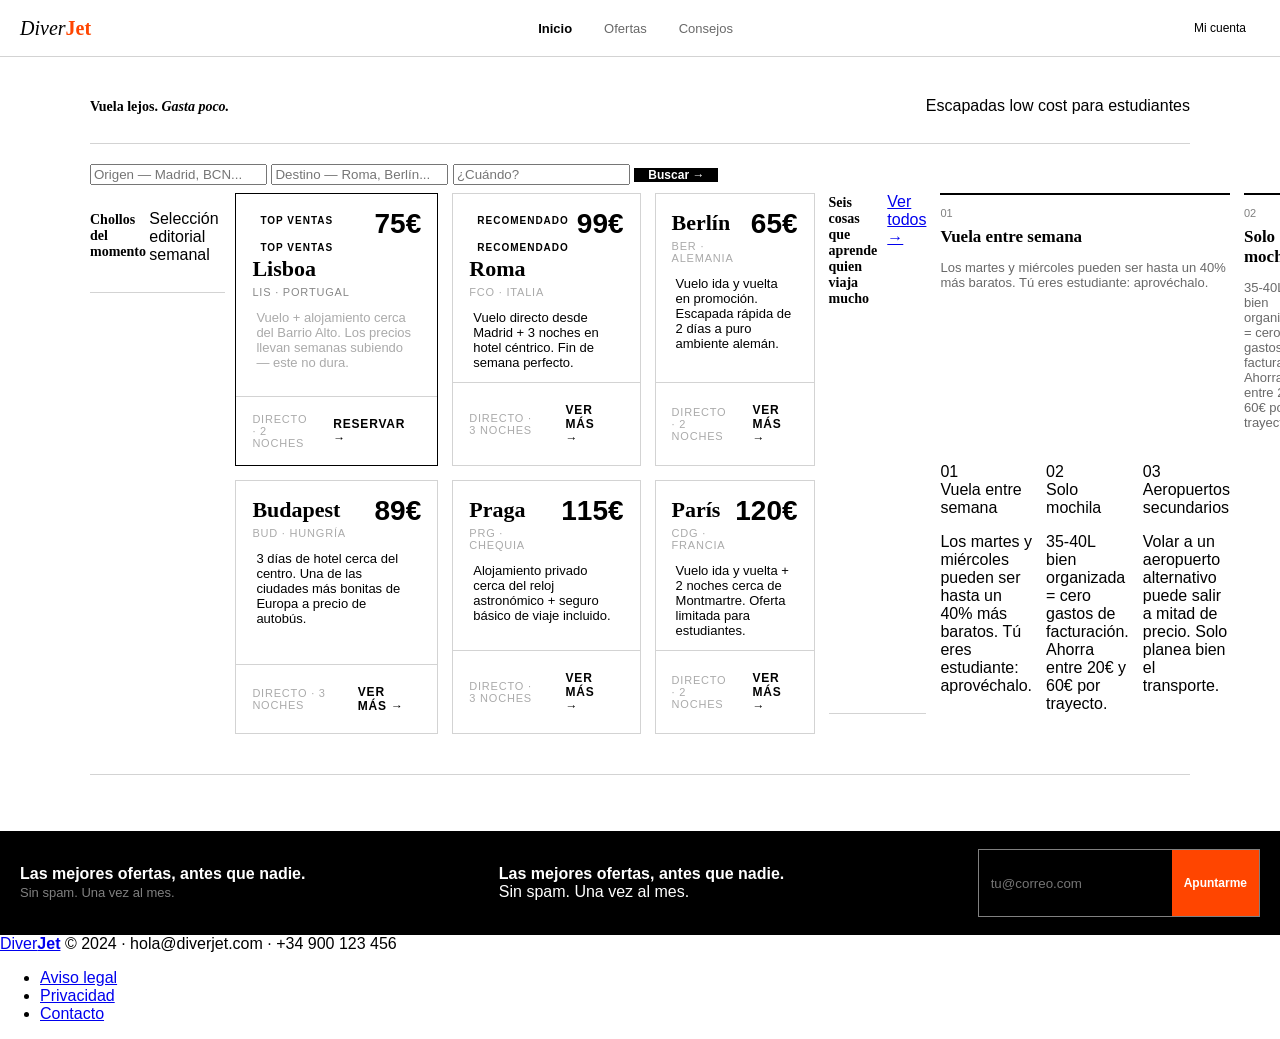
==== commit 477d8ee5: "Merge branch 'WEB-SIMPLE' into codex/remove-inline-styles-and-simplify-css-b3vh3b" ====
--- a/index.html
+++ b/index.html
@@ -7,6 +7,7 @@
   <link rel="stylesheet" href="estilo.css">
 </head>
 <body class="inicio">
+<body class="home">
 
 <nav>
   <a href="index.html" class="logo">Diver<b>Jet</b></a>
@@ -32,16 +33,19 @@
   </div>
 
   <div class="cab cab2">
+  <div class="cab mt-8">
     <h2>Chollos del momento</h2>
     <p>Selección editorial semanal</p>
   </div>
 
   <div class="grid of-grid">
+  <div class="grid mb-32">
 
     <div class="card card-inv">
       <div class="card-head">
         <div>
           <div class="etq"><span class="tag tag-acento">Top ventas</span></div>
+          <div class="mb-8"><span class="tag tag-acento">Top ventas</span></div>
           <div class="card-ciudad">Lisboa</div>
           <div class="airport">LIS · Portugal</div>
         </div>
@@ -58,6 +62,7 @@
       <div class="card-head">
         <div>
           <div class="etq"><span class="tag tag-negro">Recomendado</span></div>
+          <div class="mb-8"><span class="tag tag-negro">Recomendado</span></div>
           <div class="card-ciudad">Roma</div>
           <div class="airport">FCO · Italia</div>
         </div>
@@ -152,6 +157,24 @@
       <div class="tip-num">03</div>
       <div class="tip-titulo">Aeropuertos secundarios</div>
       <p class="tip-texto">Volar a un aeropuerto alternativo puede salir a mitad de precio. Solo planea bien el transporte.</p>
+    <a href="consejos.html" class="link-muted">Ver todos →</a>
+  </div>
+
+  <div class="grid">
+    <div class="section-item">
+      <div class="section-num">01</div>
+      <div class="section-title">Vuela entre semana</div>
+      <p class="section-text">Los martes y miércoles pueden ser hasta un 40% más baratos. Tú eres estudiante: aprovéchalo.</p>
+    </div>
+    <div class="section-item">
+      <div class="section-num">02</div>
+      <div class="section-title">Solo mochila</div>
+      <p class="section-text">35-40L bien organizada = cero gastos de facturación. Ahorra entre 20€ y 60€ por trayecto.</p>
+    </div>
+    <div class="section-item">
+      <div class="section-num">03</div>
+      <div class="section-title">Aeropuertos secundarios</div>
+      <p class="section-text">Volar a un aeropuerto alternativo puede salir a mitad de precio. Solo planea bien el transporte.</p>
     </div>
   </div>
 
@@ -159,6 +182,7 @@
 
 <div class="tira-negra">
   <p><b>Las mejores ofertas, antes que nadie.</b><br><span class="mini">Sin spam. Una vez al mes.</span></p>
+  <p><b>Las mejores ofertas, antes que nadie.</b><br><span class="note">Sin spam. Una vez al mes.</span></p>
   <div class="tira-form">
     <input type="email" placeholder="tu@correo.com">
     <button>Apuntarme</button>
--- a/estilo.css
+++ b/estilo.css
@@ -8,6 +8,8 @@
 body.auth {
   background: whitesmoke;
 }
+
+body.auth { background: var(--gris); }
 
 nav {
   height: 56px;
@@ -30,11 +32,14 @@
 
 .nav-centro { display: flex; gap: 8px; }
 
+.nav-centro { display: flex; gap: 8px; align-items: center; }
 .nav-centro a {
   text-decoration: none;
   color: dimgray;
   font-size: 13px;
   padding: 6px 10px;
+  padding: 6px 12px;
+  border-radius: 4px;
 }
 
 .nav-centro .activo { color: black; font-weight: bold; }
@@ -45,6 +50,9 @@
   text-decoration: none;
   color: black;
   font-size: 12px;
+  border: 1.5px solid var(--negro);
+  padding: 6px 14px;
+  white-space: nowrap;
 }
 
 main {
@@ -69,7 +77,12 @@
 .cab h2 {
   margin: 0;
   font-family: Georgia, serif;
-}
+.cab h1, .cab h2 {
+  font-family: var(--font-titulo);
+  font-size: 28px;
+  font-weight: bold;
+}
+.cab p { font-size: 13px; color: var(--gris-texto); }
 
 .cab p { margin: 0; font-size: 13px; color: dimgray; }
 
@@ -79,8 +92,9 @@
   border: 1px solid black;
   display: flex;
   margin-bottom: 22px;
-}
-
+  border: 1.5px solid var(--negro);
+  margin-bottom: 32px;
+}
 .buscador input {
   flex: 1;
   border: none;
@@ -88,6 +102,11 @@
   padding: 10px;
 }
 
+  border-right: 1px solid var(--gris-borde);
+  font-size: 14px;
+  background: var(--blanco);
+  min-width: 0;
+}
 .buscador button {
   border: none;
   background: black;
@@ -104,6 +123,14 @@
 }
 
 .of-grid { margin-bottom: 28px; }
+  font-weight: 700;
+  text-transform: uppercase;
+  letter-spacing: 0.8px;
+  cursor: pointer;
+}
+
+.grid { display: grid; grid-template-columns: repeat(3, 1fr); gap: 16px; }
+.grid-2 { grid-template-columns: repeat(2, 1fr); }
 
 .card {
   border: 1px solid lightgray;
@@ -113,6 +140,8 @@
 }
 
 .card-inv { background: black; color: white; }
+.card:hover { border-color: var(--negro); }
+.card-inv { background: var(--negro); color: var(--blanco); border-color: var(--negro); }
 
 .card-head {
   padding: 16px 16px 0;
@@ -135,6 +164,26 @@
 
 .card-inv .card-body { color: gray; }
 
+  align-items: flex-start;
+}
+.card-ciudad {
+  font-family: var(--font-titulo);
+  font-size: 22px;
+  font-weight: bold;
+  line-height: 1.1;
+}
+.card-precio {
+  font-family: var(--font-titulo);
+  font-size: 28px;
+  font-weight: bold;
+  color: var(--acento);
+  line-height: 1;
+}
+.airport { font-size: 11px; text-transform: uppercase; letter-spacing: 0.8px; color: #aaa; margin-top: 4px; }
+.card-inv .airport { color: #888; }
+
+.card-body { padding: 12px 20px; font-size: 13px; color: var(--gris-texto); flex: 1; }
+.card-inv .card-body { color: #aaa; }
 .card-pie {
   border-top: 1px solid lightgray;
   padding: 12px 16px;
@@ -182,6 +231,39 @@
 
 .mini { font-size: 13px; color: gray; }
 
+.card-meta { font-size: 11px; text-transform: uppercase; letter-spacing: 0.8px; color: #aaa; }
+
+.tag { display: inline-block; font-size: 10px; font-weight: 700; text-transform: uppercase; letter-spacing: 1px; padding: 3px 8px; }
+.tag-negro { background: var(--negro); color: var(--blanco); }
+.tag-acento { background: var(--acento); color: var(--blanco); }
+.tag-verde { background: #1a7a2e; color: #fff; }
+.tag-amarillo { background: #f59e0b; color: #fff; }
+
+.btn {
+  display: inline-block;
+  font-size: 12px;
+  font-weight: 700;
+  text-transform: uppercase;
+  letter-spacing: 0.8px;
+  padding: 8px 16px;
+  text-decoration: none;
+}
+.btn-negro { background: var(--negro); color: var(--blanco); }
+.btn-gris { background: var(--gris); color: var(--negro); border: 1px solid var(--gris-borde); }
+.btn-w { width: 100%; text-align: center; display: block; }
+.btn-lg { padding: 13px; }
+.btn-gap { margin-top: 4px; }
+
+.form-grupo { margin-bottom: 16px; }
+.form-grupo label { display: block; font-size: 11px; font-weight: 700; text-transform: uppercase; letter-spacing: 0.8px; margin-bottom: 6px; }
+.form-grupo input {
+  width: 100%;
+  padding: 11px 14px;
+  border: 1.5px solid var(--gris-borde);
+  font-size: 14px;
+  background: var(--blanco);
+}
+
 .tira-negra {
   background: black;
   color: white;
@@ -219,6 +301,16 @@
 
 .auth-wrap,
 .reg-wrap2 {
+.tira-negra p { font-size: 14px; }
+.tira-negra p b { font-family: var(--font-titulo); font-style: italic; font-size: 18px; }
+.note { font-size: 13px; color: #aaa; }
+.tira-form { display: flex; border: 1px solid rgba(255,255,255,0.2); }
+.tira-form input { padding: 9px 14px; background: transparent; border: none; color: var(--blanco); font-size: 13px; width: 220px; }
+.tira-form button { padding: 9px 16px; background: var(--acento); border: none; color: #fff; font-size: 12px; font-weight: 700; text-transform: uppercase; letter-spacing: 0.8px; cursor: pointer; }
+
+.pie {
+  border-top: 1px solid var(--gris-borde);
+  padding: 16px 32px;
   display: flex;
   justify-content: center;
   padding: 36px 16px;
@@ -314,6 +406,78 @@
 .precio-pagado { color: dimgray; }
 .hora { font-size: 11px; color: orange; font-weight: bold; }
 
+.pie-logo { font-family: var(--font-titulo); font-style: italic; font-weight: bold; font-size: 16px; color: var(--negro); text-decoration: none; }
+.pie-logo b { color: var(--acento); font-style: normal; }
+.pie-links { display: flex; gap: 20px; list-style: none; }
+.pie-links a { color: var(--gris-texto); text-decoration: none; font-size: 11px; text-transform: uppercase; letter-spacing: 0.5px; }
+
+/* utilidades */
+.mt-8 { margin-top: 8px; }
+.mb-32 { margin-bottom: 32px; }
+.mb-8 { margin-bottom: 8px; }
+.link-muted { font-size: 13px; color: var(--gris-texto); text-decoration: none; }
+.section-item { border-top: 2px solid var(--negro); padding-top: 14px; }
+.section-num { font-size: 11px; color: #aaa; text-transform: uppercase; letter-spacing: 1px; margin-bottom: 8px; }
+.section-title { font-family: var(--font-titulo); font-size: 18px; font-weight: bold; margin-bottom: 10px; }
+.section-text { font-size: 13px; color: var(--gris-texto); line-height: 1.6; }
+.home .section-title { font-size: 17px; margin-bottom: 8px; }
+.home .section-text { line-height: 1.5; }
+
+/* login */
+.login-wrap { flex: 1; display: flex; align-items: center; justify-content: center; padding: 40px 16px; }
+.login-box { background: var(--blanco); border: 1px solid var(--gris-borde); padding: 40px 36px; width: 100%; max-width: 400px; }
+.login-titulo { font-family: var(--font-titulo); font-size: 26px; font-weight: bold; margin-bottom: 4px; }
+.login-sub { font-size: 13px; color: var(--gris-texto); margin-bottom: 28px; }
+.divider { height: 1px; background: var(--gris-borde); margin: 24px 0; }
+.forgot { display: block; text-align: right; font-size: 12px; color: var(--gris-texto); text-decoration: none; margin-top: -8px; margin-bottom: 20px; }
+.login-pie { font-size: 13px; color: var(--gris-texto); text-align: center; }
+.login-pie a { color: var(--negro); font-weight: 700; text-decoration: none; }
+
+/* registro */
+.reg-wrap { flex: 1; display: flex; justify-content: center; padding: 40px 16px; }
+.reg-pitch { background: var(--negro); color: var(--blanco); padding: 40px 36px; width: 320px; display: flex; flex-direction: column; justify-content: center; gap: 20px; }
+.reg-pitch h2 { font-family: var(--font-titulo); font-size: 26px; font-weight: bold; line-height: 1.2; }
+.reg-pitch h2 em { color: var(--acento); }
+.pitch-list { list-style: none; display: flex; flex-direction: column; gap: 12px; }
+.pitch-list li { font-size: 13px; color: #aaa; display: flex; gap: 10px; }
+.pitch-list li::before { content: '→'; color: var(--acento); }
+.reg-box { background: var(--blanco); border: 1px solid var(--gris-borde); border-left: none; padding: 40px 36px; width: 380px; }
+.reg-titulo { font-family: var(--font-titulo); font-size: 24px; font-weight: bold; margin-bottom: 4px; }
+.reg-sub, .reg-pie { font-size: 13px; color: var(--gris-texto); }
+.reg-sub { margin-bottom: 24px; }
+.reg-pie { text-align: center; margin-top: 20px; }
+.reg-pie a { color: var(--negro); font-weight: 700; text-decoration: none; }
+
+/* ofertas */
+.filtros { display: flex; gap: 8px; margin-bottom: 20px; flex-wrap: wrap; align-items: center; }
+.filtro-label { font-size: 11px; font-weight: 700; text-transform: uppercase; letter-spacing: 0.8px; color: var(--gris-texto); }
+.filtro-btn { font-size: 12px; padding: 5px 12px; border: 1px solid var(--gris-borde); background: var(--blanco); }
+.filtro-btn.on { background: var(--negro); color: var(--blanco); border-color: var(--negro); }
+.contador { font-size: 12px; color: var(--gris-texto); margin-bottom: 16px; }
+.contador b { color: var(--negro); }
+
+/* consejos */
+.tip-stat { background: var(--negro); color: var(--blanco); padding: 20px 24px; margin-bottom: 24px; display: flex; align-items: center; gap: 24px; flex-wrap: wrap; }
+.tip-stat-num { font-family: var(--font-titulo); font-size: 52px; font-weight: bold; color: var(--acento); line-height: 1; }
+.tip-stat-title { font-family: var(--font-titulo); font-size: 18px; font-weight: bold; margin-bottom: 4px; }
+
+/* perfil */
+.subhead { font-size: 11px; font-weight: 700; text-transform: uppercase; letter-spacing: 1px; color: var(--gris-texto); margin-bottom: 12px; display: flex; align-items: center; gap: 10px; }
+.subhead.mt { margin-top: 28px; }
+.subhead .line { flex: 1; height: 1px; background: var(--gris-borde); display: block; }
+.viaje-row { border: 1px solid var(--gris-borde); padding: 20px; display: flex; justify-content: space-between; align-items: center; gap: 16px; flex-wrap: wrap; margin-bottom: 8px; }
+.viaje-row.alerta { border-color: #f59e0b; border-width: 1.5px; }
+.viaje-info { display: flex; gap: 16px; align-items: center; flex: 1; min-width: 0; }
+.viaje-iata { width: 60px; height: 60px; background: var(--negro); color: var(--blanco); display: flex; flex-direction: column; align-items: center; justify-content: center; font-size: 14px; font-weight: 700; letter-spacing: 1px; }
+.viaje-iata small { font-size: 9px; color: #aaa; }
+.viaje-titulo { font-family: var(--font-titulo); font-size: 18px; font-weight: bold; margin-bottom: 4px; display: flex; gap: 8px; flex-wrap: wrap; }
+.viaje-detalle { font-size: 13px; color: var(--gris-texto); }
+.viaje-link { font-size: 12px; font-weight: 700; color: var(--negro); text-decoration: none; border-bottom: 1px solid var(--negro); margin-top: 6px; display: inline-block; }
+.viaje-accion { text-align: right; }
+.viaje-precio { font-family: var(--font-titulo); font-size: 28px; font-weight: bold; margin-bottom: 8px; }
+.viaje-precio-pagado { color: var(--gris-texto); }
+.timer { font-size: 11px; color: #f59e0b; font-weight: 700; text-transform: uppercase; letter-spacing: 0.5px; margin-bottom: 8px; }
+
 @media (max-width: 900px) {
   .grid { grid-template-columns: repeat(2, 1fr); }
 }
@@ -323,6 +487,12 @@
   .reg-side,
   .reg-box2 { width: 100%; }
   .reg-box2 { border-left: 1px solid lightgray; border-top: none; }
+}
+
+@media (max-width: 720px) {
+  .reg-wrap { flex-direction: column; padding: 20px 16px; }
+  .reg-pitch, .reg-box { width: 100%; }
+  .reg-box { border-left: 1px solid var(--gris-borde); border-top: none; }
 }
 
 @media (max-width: 600px) {
